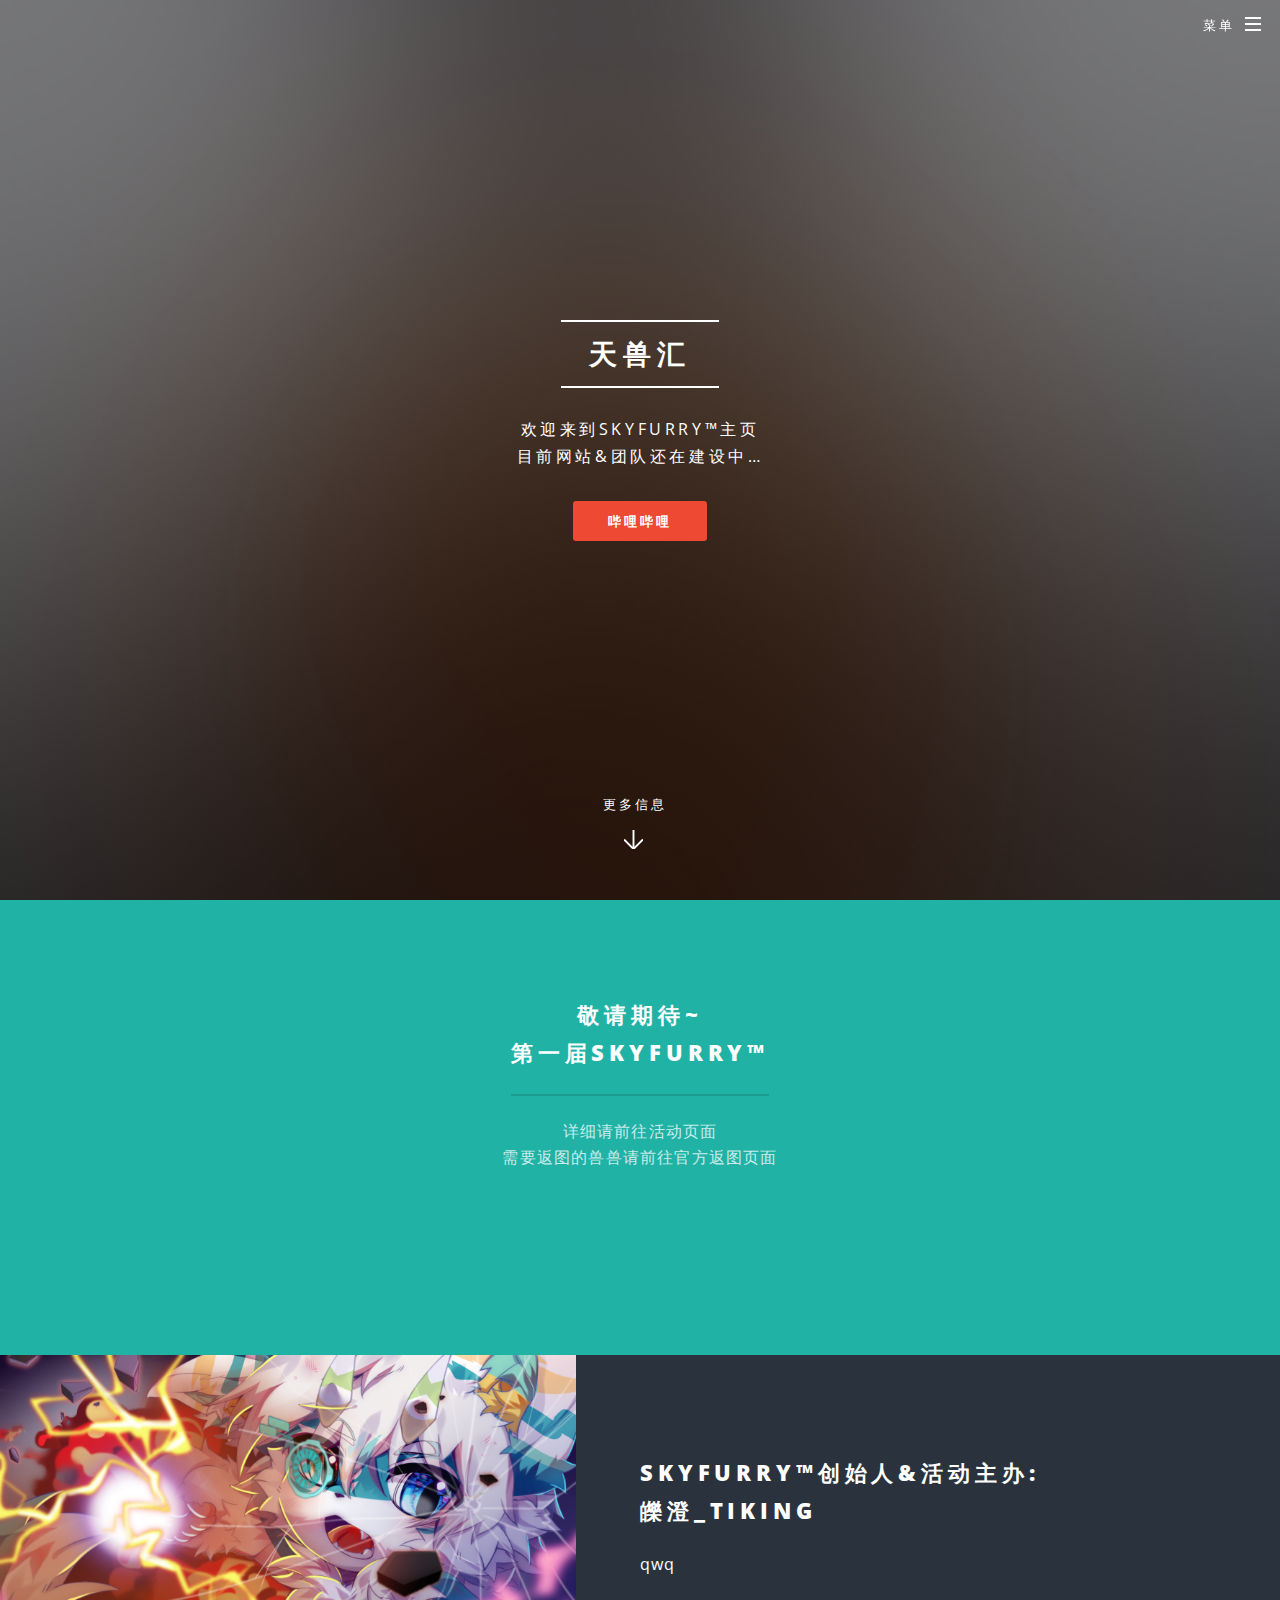
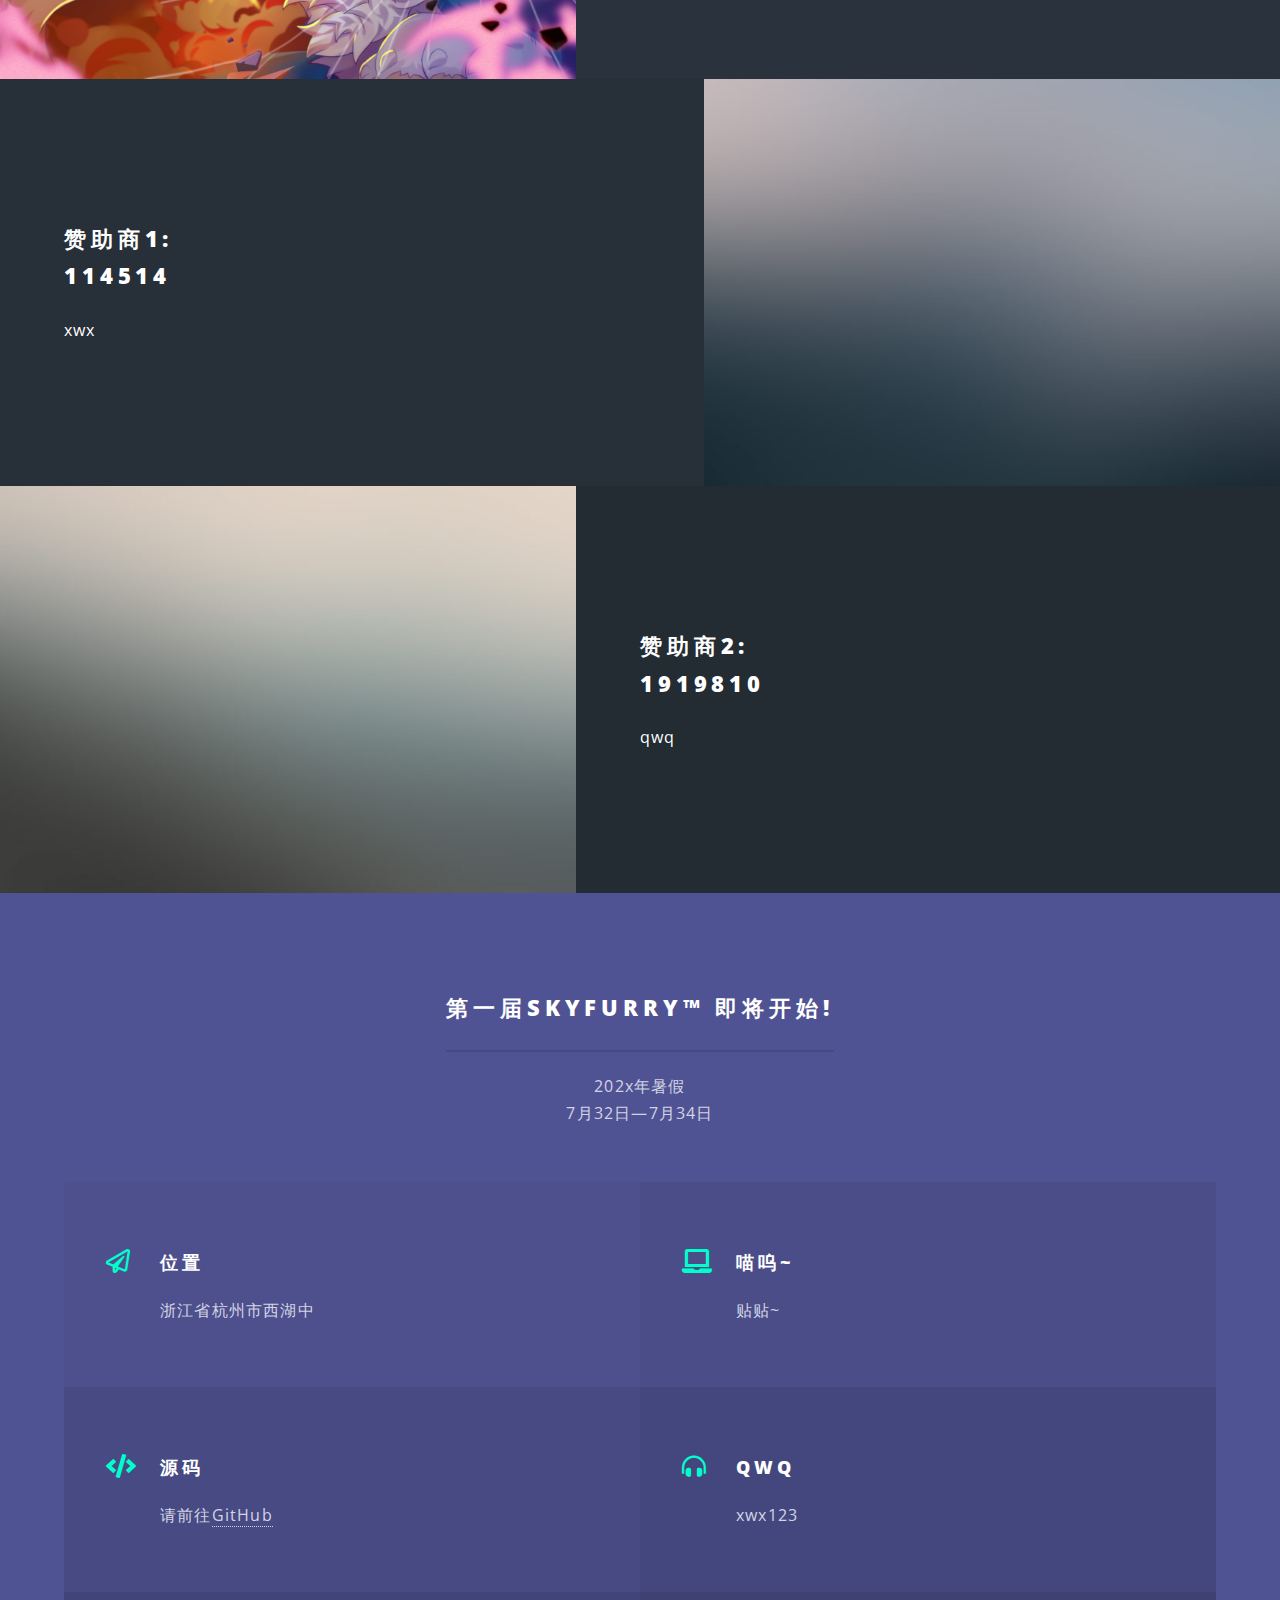
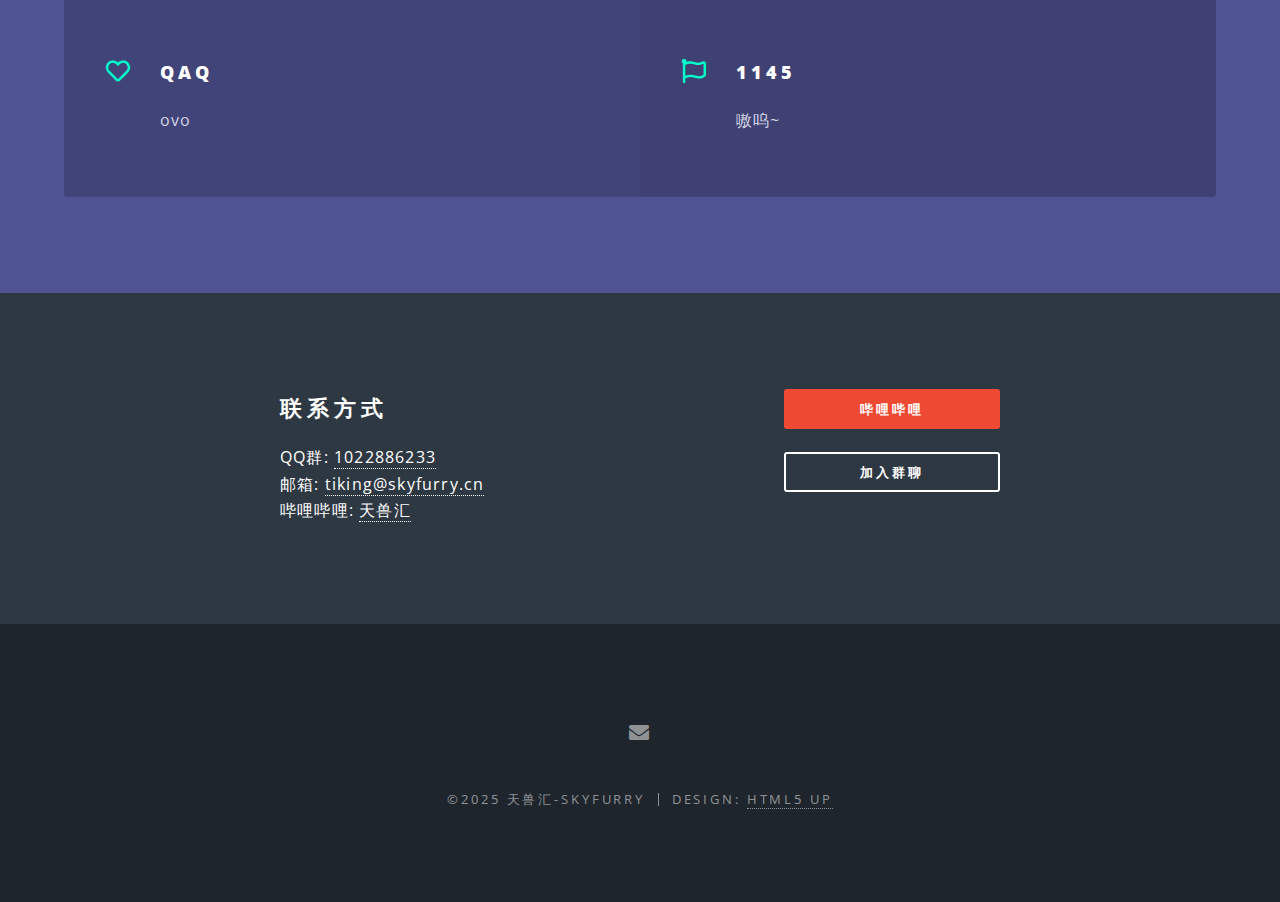
==== index.html @ ba23d1d7 "Update" ====
<!DOCTYPE HTML>
<!--
	Spectral by HTML5 UP
	html5up.net | @ajlkn
	Free for personal and commercial use under the CCA 3.0 license (html5up.net/license)
-->
<html>
	<head>
		<title>天兽汇 | SkyFurry™</title>
		<meta charset="utf-8" />
		<meta name="viewport" content="width=device-width, initial-scale=1, user-scalable=no" />
		<link rel="stylesheet" href="assets/css/main.css" />
		<noscript><link rel="stylesheet" href="assets/css/noscript.css" /></noscript>
	</head>
	<body class="landing is-preload">

		<!-- Page Wrapper -->
			<div id="page-wrapper">

				<!-- Header -->
					<header id="header" class="alt">
						<h1><a href="index.html">SkyFurry™</a></h1>
						<nav id="nav">
							<ul>
								<li class="special">
									<a href="#menu" class="menuToggle"><span>菜单</span></a>
									<div id="menu">
										<ul>
											<li><a href="index.html">主页</a></li>
											<li><a href="events.html">活动</a></li>
											<li><a href="/photo">官方返图</a></li>
											<li><a href="#">关于我们</a></li>
										</ul>
									</div>
								</li>
							</ul>
						</nav>
					</header>

				<!-- Banner -->
					<section id="banner">
						<div class="inner">
							<h2>天兽汇</h2>
							<p>欢迎来到SkyFurry™主页<br />
							目前网站&团队还在建设中…<br /></p>
							<ul class="actions special">
								<li><a href="https://space.bilibili.com/3546838955198492" class="button primary">哔哩哔哩</a></li>
							</ul>
						</div>
						<a href="#one" class="more scrolly">更多信息</a>
					</section>

				<!-- One -->
					<section id="one" class="wrapper style1 special">
						<div class="inner">
							<header class="major">
								<h2>敬请期待~<br />
									第一届SkyFurry™</h2>
								<p>详细请前往活动页面<br />
								需要返图的兽兽请前往官方返图页面</p>
							</header>
							<ul class="icons major">
							</ul>
						</div>
					</section>

				<!-- Two -->
					<section id="two" class="wrapper alt style2">
						<section class="spotlight">
							<div class="image"><img src="images/lc_tik.png" alt="" /></div><div class="content">
								<h2>SkyFurry™创始人&活动主办:<br />
								皪澄_Tiking</h2>
								<p>qwq</p>
							</div>
						</section>
						<section class="spotlight">
							<div class="image"><img src="images/pic02.jpg" alt="" /></div><div class="content">
								<h2>赞助商1:<br />
								114514</h2>
								<p>xwx</p>
							</div>
						</section>
						<section class="spotlight">
							<div class="image"><img src="images/pic03.jpg" alt="" /></div><div class="content">
								<h2>赞助商2:<br />
								1919810</h2>
								<p>qwq</p>
							</div>
						</section>
					</section>

				<!-- Three -->
					<section id="three" class="wrapper style3 special">
						<div class="inner">
							<header class="major">
								<h2>第一届SkyFurry™ 即将开始!</h2>
								<p>202x年暑假<br />
								7月32日—7月34日</p>
							</header>
							<ul class="features">
								<li class="icon fa-paper-plane">
									<h3>位置</h3>
									<p>浙江省杭州市西湖中</p>
								</li>
								<li class="icon solid fa-laptop">
									<h3>喵呜~</h3>
									<p>贴贴~</p>
								</li>
								<li class="icon solid fa-code">
									<h3>源码</h3>
									<p>请前往<a href="https://github.com/Tiking-owo">GitHub</a></p>
								</li>
								<li class="icon solid fa-headphones-alt">
									<h3>qwq</h3>
									<p>xwx123</p>
								</li>
								<li class="icon fa-heart">
									<h3>QAQ</h3>
									<p>ovo</p>
								</li>
								<li class="icon fa-flag">
									<h3>1145</h3>
									<p>嗷呜~</p>
								</li>
							</ul>
						</div>
					</section>

				<!-- CTA -->
					<section id="cta" class="wrapper style4">
						<div class="inner">
							<header>
								<h2>联系方式</h2>
								<p>QQ群: <a href="https://qm.qq.com/q/Zg3PQ7u0gu">1022886233</a><br />
							       邮箱: <a href="mailto:tiking@skyfurry.cn">tiking@skyfurry.cn</a><br />
								   哔哩哔哩: <a href="https://space.bilibili.com/3546838955198492">天兽汇</a><br /></p>
							</header>
							<ul class="actions stacked">
								<li><a href="https://space.bilibili.com/3546838955198492" class="button fit primary">哔哩哔哩</a></li>
								<li><a href="https://qm.qq.com/q/Zg3PQ7u0gu" class="button fit">加入群聊</a></li>
							</ul>
						</div>
					</section>

				<!-- Footer -->
					<footer id="footer">
						<ul class="icons">
							<li><a href="mailto:tiking@skyfurry.cn" class="icon solid fa-envelope"><span class="label">Email</span></a></li>
						</ul>
						<ul class="copyright">
							<li>&copy;2025 天兽汇-SkyFurry</li><li>Design: <a href="http://html5up.net">HTML5 UP</a></li>
						</ul>
					</footer>

			</div>

		<!-- Scripts -->
			<script src="assets/js/jquery.min.js"></script>
			<script src="assets/js/jquery.scrollex.min.js"></script>
			<script src="assets/js/jquery.scrolly.min.js"></script>
			<script src="assets/js/browser.min.js"></script>
			<script src="assets/js/breakpoints.min.js"></script>
			<script src="assets/js/util.js"></script>
			<script src="assets/js/main.js"></script>

	</body>
</html>
---- assets/css/main.css ----
@import url(fontawesome-all.min.css);
@import url("https://fonts.googleapis.com/css?family=Open+Sans:400,400italic,600,600italic,800,800italic");

/*
	Spectral by HTML5 UP
	html5up.net | @ajlkn
	Free for personal and commercial use under the CCA 3.0 license (html5up.net/license)
*/

html, body, div, span, applet, object,
iframe, h1, h2, h3, h4, h5, h6, p, blockquote,
pre, a, abbr, acronym, address, big, cite,
code, del, dfn, em, img, ins, kbd, q, s, samp,
small, strike, strong, sub, sup, tt, var, b,
u, i, center, dl, dt, dd, ol, ul, li, fieldset,
form, label, legend, table, caption, tbody,
tfoot, thead, tr, th, td, article, aside,
canvas, details, embed, figure, figcaption,
footer, header, hgroup, menu, nav, output, ruby,
section, summary, time, mark, audio, video {
	margin: 0;
	padding: 0;
	border: 0;
	font-size: 100%;
	font: inherit;
	vertical-align: baseline;}

article, aside, details, figcaption, figure,
footer, header, hgroup, menu, nav, section {
	display: block;}

body {
	line-height: 1;
}

ol, ul {
	list-style: none;
}

blockquote, q {
	quotes: none;
}

	blockquote:before, blockquote:after, q:before, q:after {
		content: '';
		content: none;
	}

table {
	border-collapse: collapse;
	border-spacing: 0;
}

body {
	-webkit-text-size-adjust: none;
}

mark {
	background-color: transparent;
	color: inherit;
}

input::-moz-focus-inner {
	border: 0;
	padding: 0;
}

input, select, textarea {
	-moz-appearance: none;
	-webkit-appearance: none;
	-ms-appearance: none;
	appearance: none;
}

/* Basic */

	@-ms-viewport {
		width: device-width;
	}

	html {
		box-sizing: border-box;
	}

	*, *:before, *:after {
		box-sizing: inherit;
	}

	body {
		background: #2e3842;
	}

		body.is-preload *, body.is-preload *:before, body.is-preload *:after {
			-moz-animation: none !important;
			-webkit-animation: none !important;
			-ms-animation: none !important;
			animation: none !important;
			-moz-transition: none !important;
			-webkit-transition: none !important;
			-ms-transition: none !important;
			transition: none !important;
		}

	body, input, select, textarea {
		color: #fff;
		font-family: "Open Sans", Helvetica, sans-serif;
		font-size: 15pt;
		font-weight: 400;
		letter-spacing: 0.075em;
		line-height: 1.65em;
	}

		@media screen and (max-width: 1680px) {

			body, input, select, textarea {
				font-size: 13pt;
			}

		}

		@media screen and (max-width: 1280px) {

			body, input, select, textarea {
				font-size: 12pt;
			}

		}

		@media screen and (max-width: 736px) {

			body, input, select, textarea {
				font-size: 11pt;
				letter-spacing: 0.0375em;
			}

		}

	a {
		-moz-transition: color 0.2s ease, border-bottom-color 0.2s ease;
		-webkit-transition: color 0.2s ease, border-bottom-color 0.2s ease;
		-ms-transition: color 0.2s ease, border-bottom-color 0.2s ease;
		transition: color 0.2s ease, border-bottom-color 0.2s ease;
		border-bottom: dotted 1px;
		color: inherit;
		text-decoration: none;
	}

		a:hover {
			border-bottom-color: transparent;
		}

	strong, b {
		color: #fff;
		font-weight: 600;
	}

	em, i {
		font-style: italic;
	}

	p {
		margin: 0 0 2em 0;
	}

	h1, h2, h3, h4, h5, h6 {
		color: #fff;
		font-weight: 800;
		letter-spacing: 0.225em;
		line-height: 1em;
		margin: 0 0 1em 0;
		text-transform: uppercase;
	}

		h1 a, h2 a, h3 a, h4 a, h5 a, h6 a {
			color: inherit;
			text-decoration: none;
		}

	h2 {
		font-size: 1.35em;
		line-height: 1.75em;
	}

		@media screen and (max-width: 736px) {

			h2 {
				font-size: 1.1em;
				line-height: 1.65em;
			}

		}

	h3 {
		font-size: 1.15em;
		line-height: 1.75em;
	}

		@media screen and (max-width: 736px) {

			h3 {
				font-size: 1em;
				line-height: 1.65em;
			}

		}

	h4 {
		font-size: 1em;
		line-height: 1.5em;
	}

	h5 {
		font-size: 0.8em;
		line-height: 1.5em;
	}

	h6 {
		font-size: 0.7em;
		line-height: 1.5em;
	}

	sub {
		font-size: 0.8em;
		position: relative;
		top: 0.5em;
	}

	sup {
		font-size: 0.8em;
		position: relative;
		top: -0.5em;
	}

	hr {
		border: 0;
		border-bottom: solid 2px #fff;
		margin: 3em 0;
	}

		hr.major {
			margin: 4.5em 0;
		}

	blockquote {
		border-left: solid 4px #fff;
		font-style: italic;
		margin: 0 0 2em 0;
		padding: 0.5em 0 0.5em 2em;
	}

	code {
		background: rgba(144, 144, 144, 0.25);
		border-radius: 3px;
		font-family: "Courier New", monospace;
		font-size: 0.9em;
		letter-spacing: 0;
		margin: 0 0.25em;
		padding: 0.25em 0.65em;
	}

	pre {
		-webkit-overflow-scrolling: touch;
		font-family: "Courier New", monospace;
		font-size: 0.9em;
		margin: 0 0 2em 0;
	}

		pre code {
			display: block;
			line-height: 1.75em;
			padding: 1em 1.5em;
			overflow-x: auto;
		}

	.align-left {
		text-align: left;
	}

	.align-center {
		text-align: center;
	}

	.align-right {
		text-align: right;
	}

/* Row */

	.row {
		display: flex;
		flex-wrap: wrap;
		box-sizing: border-box;
		align-items: stretch;
	}

		.row > * {
			box-sizing: border-box;
		}

		.row.gtr-uniform > * > :last-child {
			margin-bottom: 0;
		}

		.row.aln-left {
			justify-content: flex-start;
		}

		.row.aln-center {
			justify-content: center;
		}

		.row.aln-right {
			justify-content: flex-end;
		}

		.row.aln-top {
			align-items: flex-start;
		}

		.row.aln-middle {
			align-items: center;
		}

		.row.aln-bottom {
			align-items: flex-end;
		}

		.row > .imp {
			order: -1;
		}

		.row > .col-1 {
			width: 8.33333%;
		}

		.row > .off-1 {
			margin-left: 8.33333%;
		}

		.row > .col-2 {
			width: 16.66667%;
		}

		.row > .off-2 {
			margin-left: 16.66667%;
		}

		.row > .col-3 {
			width: 25%;
		}

		.row > .off-3 {
			margin-left: 25%;
		}

		.row > .col-4 {
			width: 33.33333%;
		}

		.row > .off-4 {
			margin-left: 33.33333%;
		}

		.row > .col-5 {
			width: 41.66667%;
		}

		.row > .off-5 {
			margin-left: 41.66667%;
		}

		.row > .col-6 {
			width: 50%;
		}

		.row > .off-6 {
			margin-left: 50%;
		}

		.row > .col-7 {
			width: 58.33333%;
		}

		.row > .off-7 {
			margin-left: 58.33333%;
		}

		.row > .col-8 {
			width: 66.66667%;
		}

		.row > .off-8 {
			margin-left: 66.66667%;
		}

		.row > .col-9 {
			width: 75%;
		}

		.row > .off-9 {
			margin-left: 75%;
		}

		.row > .col-10 {
			width: 83.33333%;
		}

		.row > .off-10 {
			margin-left: 83.33333%;
		}

		.row > .col-11 {
			width: 91.66667%;
		}

		.row > .off-11 {
			margin-left: 91.66667%;
		}

		.row > .col-12 {
			width: 100%;
		}

		.row > .off-12 {
			margin-left: 100%;
		}

		.row.gtr-0 {
			margin-top: 0;
			margin-left: 0em;
		}

			.row.gtr-0 > * {
				padding: 0 0 0 0em;
			}

			.row.gtr-0.gtr-uniform {
				margin-top: 0em;
			}

				.row.gtr-0.gtr-uniform > * {
					padding-top: 0em;
				}

		.row.gtr-25 {
			margin-top: 0;
			margin-left: -0.375em;
		}

			.row.gtr-25 > * {
				padding: 0 0 0 0.375em;
			}

			.row.gtr-25.gtr-uniform {
				margin-top: -0.375em;
			}

				.row.gtr-25.gtr-uniform > * {
					padding-top: 0.375em;
				}

		.row.gtr-50 {
			margin-top: 0;
			margin-left: -0.75em;
		}

			.row.gtr-50 > * {
				padding: 0 0 0 0.75em;
			}

			.row.gtr-50.gtr-uniform {
				margin-top: -0.75em;
			}

				.row.gtr-50.gtr-uniform > * {
					padding-top: 0.75em;
				}

		.row {
			margin-top: 0;
			margin-left: -1.5em;
		}

			.row > * {
				padding: 0 0 0 1.5em;
			}

			.row.gtr-uniform {
				margin-top: -1.5em;
			}

				.row.gtr-uniform > * {
					padding-top: 1.5em;
				}

		.row.gtr-150 {
			margin-top: 0;
			margin-left: -2.25em;
		}

			.row.gtr-150 > * {
				padding: 0 0 0 2.25em;
			}

			.row.gtr-150.gtr-uniform {
				margin-top: -2.25em;
			}

				.row.gtr-150.gtr-uniform > * {
					padding-top: 2.25em;
				}

		.row.gtr-200 {
			margin-top: 0;
			margin-left: -3em;
		}

			.row.gtr-200 > * {
				padding: 0 0 0 3em;
			}

			.row.gtr-200.gtr-uniform {
				margin-top: -3em;
			}

				.row.gtr-200.gtr-uniform > * {
					padding-top: 3em;
				}

		@media screen and (max-width: 1680px) {

			.row {
				display: flex;
				flex-wrap: wrap;
				box-sizing: border-box;
				align-items: stretch;
			}

				.row > * {
					box-sizing: border-box;
				}

				.row.gtr-uniform > * > :last-child {
					margin-bottom: 0;
				}

				.row.aln-left {
					justify-content: flex-start;
				}

				.row.aln-center {
					justify-content: center;
				}

				.row.aln-right {
					justify-content: flex-end;
				}

				.row.aln-top {
					align-items: flex-start;
				}

				.row.aln-middle {
					align-items: center;
				}

				.row.aln-bottom {
					align-items: flex-end;
				}

				.row > .imp-xlarge {
					order: -1;
				}

				.row > .col-1-xlarge {
					width: 8.33333%;
				}

				.row > .off-1-xlarge {
					margin-left: 8.33333%;
				}

				.row > .col-2-xlarge {
					width: 16.66667%;
				}

				.row > .off-2-xlarge {
					margin-left: 16.66667%;
				}

				.row > .col-3-xlarge {
					width: 25%;
				}

				.row > .off-3-xlarge {
					margin-left: 25%;
				}

				.row > .col-4-xlarge {
					width: 33.33333%;
				}

				.row > .off-4-xlarge {
					margin-left: 33.33333%;
				}

				.row > .col-5-xlarge {
					width: 41.66667%;
				}

				.row > .off-5-xlarge {
					margin-left: 41.66667%;
				}

				.row > .col-6-xlarge {
					width: 50%;
				}

				.row > .off-6-xlarge {
					margin-left: 50%;
				}

				.row > .col-7-xlarge {
					width: 58.33333%;
				}

				.row > .off-7-xlarge {
					margin-left: 58.33333%;
				}

				.row > .col-8-xlarge {
					width: 66.66667%;
				}

				.row > .off-8-xlarge {
					margin-left: 66.66667%;
				}

				.row > .col-9-xlarge {
					width: 75%;
				}

				.row > .off-9-xlarge {
					margin-left: 75%;
				}

				.row > .col-10-xlarge {
					width: 83.33333%;
				}

				.row > .off-10-xlarge {
					margin-left: 83.33333%;
				}

				.row > .col-11-xlarge {
					width: 91.66667%;
				}

				.row > .off-11-xlarge {
					margin-left: 91.66667%;
				}

				.row > .col-12-xlarge {
					width: 100%;
				}

				.row > .off-12-xlarge {
					margin-left: 100%;
				}

				.row.gtr-0 {
					margin-top: 0;
					margin-left: 0em;
				}

					.row.gtr-0 > * {
						padding: 0 0 0 0em;
					}

					.row.gtr-0.gtr-uniform {
						margin-top: 0em;
					}

						.row.gtr-0.gtr-uniform > * {
							padding-top: 0em;
						}

				.row.gtr-25 {
					margin-top: 0;
					margin-left: -0.375em;
				}

					.row.gtr-25 > * {
						padding: 0 0 0 0.375em;
					}

					.row.gtr-25.gtr-uniform {
						margin-top: -0.375em;
					}

						.row.gtr-25.gtr-uniform > * {
							padding-top: 0.375em;
						}

				.row.gtr-50 {
					margin-top: 0;
					margin-left: -0.75em;
				}

					.row.gtr-50 > * {
						padding: 0 0 0 0.75em;
					}

					.row.gtr-50.gtr-uniform {
						margin-top: -0.75em;
					}

						.row.gtr-50.gtr-uniform > * {
							padding-top: 0.75em;
						}

				.row {
					margin-top: 0;
					margin-left: -1.5em;
				}

					.row > * {
						padding: 0 0 0 1.5em;
					}

					.row.gtr-uniform {
						margin-top: -1.5em;
					}

						.row.gtr-uniform > * {
							padding-top: 1.5em;
						}

				.row.gtr-150 {
					margin-top: 0;
					margin-left: -2.25em;
				}

					.row.gtr-150 > * {
						padding: 0 0 0 2.25em;
					}

					.row.gtr-150.gtr-uniform {
						margin-top: -2.25em;
					}

						.row.gtr-150.gtr-uniform > * {
							padding-top: 2.25em;
						}

				.row.gtr-200 {
					margin-top: 0;
					margin-left: -3em;
				}

					.row.gtr-200 > * {
						padding: 0 0 0 3em;
					}

					.row.gtr-200.gtr-uniform {
						margin-top: -3em;
					}

						.row.gtr-200.gtr-uniform > * {
							padding-top: 3em;
						}

		}

		@media screen and (max-width: 1280px) {

			.row {
				display: flex;
				flex-wrap: wrap;
				box-sizing: border-box;
				align-items: stretch;
			}

				.row > * {
					box-sizing: border-box;
				}

				.row.gtr-uniform > * > :last-child {
					margin-bottom: 0;
				}

				.row.aln-left {
					justify-content: flex-start;
				}

				.row.aln-center {
					justify-content: center;
				}

				.row.aln-right {
					justify-content: flex-end;
				}

				.row.aln-top {
					align-items: flex-start;
				}

				.row.aln-middle {
					align-items: center;
				}

				.row.aln-bottom {
					align-items: flex-end;
				}

				.row > .imp-large {
					order: -1;
				}

				.row > .col-1-large {
					width: 8.33333%;
				}

				.row > .off-1-large {
					margin-left: 8.33333%;
				}

				.row > .col-2-large {
					width: 16.66667%;
				}

				.row > .off-2-large {
					margin-left: 16.66667%;
				}

				.row > .col-3-large {
					width: 25%;
				}

				.row > .off-3-large {
					margin-left: 25%;
				}

				.row > .col-4-large {
					width: 33.33333%;
				}

				.row > .off-4-large {
					margin-left: 33.33333%;
				}

				.row > .col-5-large {
					width: 41.66667%;
				}

				.row > .off-5-large {
					margin-left: 41.66667%;
				}

				.row > .col-6-large {
					width: 50%;
				}

				.row > .off-6-large {
					margin-left: 50%;
				}

				.row > .col-7-large {
					width: 58.33333%;
				}

				.row > .off-7-large {
					margin-left: 58.33333%;
				}

				.row > .col-8-large {
					width: 66.66667%;
				}

				.row > .off-8-large {
					margin-left: 66.66667%;
				}

				.row > .col-9-large {
					width: 75%;
				}

				.row > .off-9-large {
					margin-left: 75%;
				}

				.row > .col-10-large {
					width: 83.33333%;
				}

				.row > .off-10-large {
					margin-left: 83.33333%;
				}

				.row > .col-11-large {
					width: 91.66667%;
				}

				.row > .off-11-large {
					margin-left: 91.66667%;
				}

				.row > .col-12-large {
					width: 100%;
				}

				.row > .off-12-large {
					margin-left: 100%;
				}

				.row.gtr-0 {
					margin-top: 0;
					margin-left: 0em;
				}

					.row.gtr-0 > * {
						padding: 0 0 0 0em;
					}

					.row.gtr-0.gtr-uniform {
						margin-top: 0em;
					}

						.row.gtr-0.gtr-uniform > * {
							padding-top: 0em;
						}

				.row.gtr-25 {
					margin-top: 0;
					margin-left: -0.375em;
				}

					.row.gtr-25 > * {
						padding: 0 0 0 0.375em;
					}

					.row.gtr-25.gtr-uniform {
						margin-top: -0.375em;
					}

						.row.gtr-25.gtr-uniform > * {
							padding-top: 0.375em;
						}

				.row.gtr-50 {
					margin-top: 0;
					margin-left: -0.75em;
				}

					.row.gtr-50 > * {
						padding: 0 0 0 0.75em;
					}

					.row.gtr-50.gtr-uniform {
						margin-top: -0.75em;
					}

						.row.gtr-50.gtr-uniform > * {
							padding-top: 0.75em;
						}

				.row {
					margin-top: 0;
					margin-left: -1.5em;
				}

					.row > * {
						padding: 0 0 0 1.5em;
					}

					.row.gtr-uniform {
						margin-top: -1.5em;
					}

						.row.gtr-uniform > * {
							padding-top: 1.5em;
						}

				.row.gtr-150 {
					margin-top: 0;
					margin-left: -2.25em;
				}

					.row.gtr-150 > * {
						padding: 0 0 0 2.25em;
					}

					.row.gtr-150.gtr-uniform {
						margin-top: -2.25em;
					}

						.row.gtr-150.gtr-uniform > * {
							padding-top: 2.25em;
						}

				.row.gtr-200 {
					margin-top: 0;
					margin-left: -3em;
				}

					.row.gtr-200 > * {
						padding: 0 0 0 3em;
					}

					.row.gtr-200.gtr-uniform {
						margin-top: -3em;
					}

						.row.gtr-200.gtr-uniform > * {
							padding-top: 3em;
						}

		}

		@media screen and (max-width: 980px) {

			.row {
				display: flex;
				flex-wrap: wrap;
				box-sizing: border-box;
				align-items: stretch;
			}

				.row > * {
					box-sizing: border-box;
				}

				.row.gtr-uniform > * > :last-child {
					margin-bottom: 0;
				}

				.row.aln-left {
					justify-content: flex-start;
				}

				.row.aln-center {
					justify-content: center;
				}

				.row.aln-right {
					justify-content: flex-end;
				}

				.row.aln-top {
					align-items: flex-start;
				}

				.row.aln-middle {
					align-items: center;
				}

				.row.aln-bottom {
					align-items: flex-end;
				}

				.row > .imp-medium {
					order: -1;
				}

				.row > .col-1-medium {
					width: 8.33333%;
				}

				.row > .off-1-medium {
					margin-left: 8.33333%;
				}

				.row > .col-2-medium {
					width: 16.66667%;
				}

				.row > .off-2-medium {
					margin-left: 16.66667%;
				}

				.row > .col-3-medium {
					width: 25%;
				}

				.row > .off-3-medium {
					margin-left: 25%;
				}

				.row > .col-4-medium {
					width: 33.33333%;
				}

				.row > .off-4-medium {
					margin-left: 33.33333%;
				}

				.row > .col-5-medium {
					width: 41.66667%;
				}

				.row > .off-5-medium {
					margin-left: 41.66667%;
				}

				.row > .col-6-medium {
					width: 50%;
				}

				.row > .off-6-medium {
					margin-left: 50%;
				}

				.row > .col-7-medium {
					width: 58.33333%;
				}

				.row > .off-7-medium {
					margin-left: 58.33333%;
				}

				.row > .col-8-medium {
					width: 66.66667%;
				}

				.row > .off-8-medium {
					margin-left: 66.66667%;
				}

				.row > .col-9-medium {
					width: 75%;
				}

				.row > .off-9-medium {
					margin-left: 75%;
				}

				.row > .col-10-medium {
					width: 83.33333%;
				}

				.row > .off-10-medium {
					margin-left: 83.33333%;
				}

				.row > .col-11-medium {
					width: 91.66667%;
				}

				.row > .off-11-medium {
					margin-left: 91.66667%;
				}

				.row > .col-12-medium {
					width: 100%;
				}

				.row > .off-12-medium {
					margin-left: 100%;
				}

				.row.gtr-0 {
					margin-top: 0;
					margin-left: 0em;
				}

					.row.gtr-0 > * {
						padding: 0 0 0 0em;
					}

					.row.gtr-0.gtr-uniform {
						margin-top: 0em;
					}

						.row.gtr-0.gtr-uniform > * {
							padding-top: 0em;
						}

				.row.gtr-25 {
					margin-top: 0;
					margin-left: -0.375em;
				}

					.row.gtr-25 > * {
						padding: 0 0 0 0.375em;
					}

					.row.gtr-25.gtr-uniform {
						margin-top: -0.375em;
					}

						.row.gtr-25.gtr-uniform > * {
							padding-top: 0.375em;
						}

				.row.gtr-50 {
					margin-top: 0;
					margin-left: -0.75em;
				}

					.row.gtr-50 > * {
						padding: 0 0 0 0.75em;
					}

					.row.gtr-50.gtr-uniform {
						margin-top: -0.75em;
					}

						.row.gtr-50.gtr-uniform > * {
							padding-top: 0.75em;
						}

				.row {
					margin-top: 0;
					margin-left: -1.5em;
				}

					.row > * {
						padding: 0 0 0 1.5em;
					}

					.row.gtr-uniform {
						margin-top: -1.5em;
					}

						.row.gtr-uniform > * {
							padding-top: 1.5em;
						}

				.row.gtr-150 {
					margin-top: 0;
					margin-left: -2.25em;
				}

					.row.gtr-150 > * {
						padding: 0 0 0 2.25em;
					}

					.row.gtr-150.gtr-uniform {
						margin-top: -2.25em;
					}

						.row.gtr-150.gtr-uniform > * {
							padding-top: 2.25em;
						}

				.row.gtr-200 {
					margin-top: 0;
					margin-left: -3em;
				}

					.row.gtr-200 > * {
						padding: 0 0 0 3em;
					}

					.row.gtr-200.gtr-uniform {
						margin-top: -3em;
					}

						.row.gtr-200.gtr-uniform > * {
							padding-top: 3em;
						}

		}

		@media screen and (max-width: 736px) {

			.row {
				display: flex;
				flex-wrap: wrap;
				box-sizing: border-box;
				align-items: stretch;
			}

				.row > * {
					box-sizing: border-box;
				}

				.row.gtr-uniform > * > :last-child {
					margin-bottom: 0;
				}

				.row.aln-left {
					justify-content: flex-start;
				}

				.row.aln-center {
					justify-content: center;
				}

				.row.aln-right {
					justify-content: flex-end;
				}

				.row.aln-top {
					align-items: flex-start;
				}

				.row.aln-middle {
					align-items: center;
				}

				.row.aln-bottom {
					align-items: flex-end;
				}

				.row > .imp-small {
					order: -1;
				}

				.row > .col-1-small {
					width: 8.33333%;
				}

				.row > .off-1-small {
					margin-left: 8.33333%;
				}

				.row > .col-2-small {
					width: 16.66667%;
				}

				.row > .off-2-small {
					margin-left: 16.66667%;
				}

				.row > .col-3-small {
					width: 25%;
				}

				.row > .off-3-small {
					margin-left: 25%;
				}

				.row > .col-4-small {
					width: 33.33333%;
				}

				.row > .off-4-small {
					margin-left: 33.33333%;
				}

				.row > .col-5-small {
					width: 41.66667%;
				}

				.row > .off-5-small {
					margin-left: 41.66667%;
				}

				.row > .col-6-small {
					width: 50%;
				}

				.row > .off-6-small {
					margin-left: 50%;
				}

				.row > .col-7-small {
					width: 58.33333%;
				}

				.row > .off-7-small {
					margin-left: 58.33333%;
				}

				.row > .col-8-small {
					width: 66.66667%;
				}

				.row > .off-8-small {
					margin-left: 66.66667%;
				}

				.row > .col-9-small {
					width: 75%;
				}

				.row > .off-9-small {
					margin-left: 75%;
				}

				.row > .col-10-small {
					width: 83.33333%;
				}

				.row > .off-10-small {
					margin-left: 83.33333%;
				}

				.row > .col-11-small {
					width: 91.66667%;
				}

				.row > .off-11-small {
					margin-left: 91.66667%;
				}

				.row > .col-12-small {
					width: 100%;
				}

				.row > .off-12-small {
					margin-left: 100%;
				}

				.row.gtr-0 {
					margin-top: 0;
					margin-left: 0em;
				}

					.row.gtr-0 > * {
						padding: 0 0 0 0em;
					}

					.row.gtr-0.gtr-uniform {
						margin-top: 0em;
					}

						.row.gtr-0.gtr-uniform > * {
							padding-top: 0em;
						}

				.row.gtr-25 {
					margin-top: 0;
					margin-left: -0.375em;
				}

					.row.gtr-25 > * {
						padding: 0 0 0 0.375em;
					}

					.row.gtr-25.gtr-uniform {
						margin-top: -0.375em;
					}

						.row.gtr-25.gtr-uniform > * {
							padding-top: 0.375em;
						}

				.row.gtr-50 {
					margin-top: 0;
					margin-left: -0.75em;
				}

					.row.gtr-50 > * {
						padding: 0 0 0 0.75em;
					}

					.row.gtr-50.gtr-uniform {
						margin-top: -0.75em;
					}

						.row.gtr-50.gtr-uniform > * {
							padding-top: 0.75em;
						}

				.row {
					margin-top: 0;
					margin-left: -1.5em;
				}

					.row > * {
						padding: 0 0 0 1.5em;
					}

					.row.gtr-uniform {
						margin-top: -1.5em;
					}

						.row.gtr-uniform > * {
							padding-top: 1.5em;
						}

				.row.gtr-150 {
					margin-top: 0;
					margin-left: -2.25em;
				}

					.row.gtr-150 > * {
						padding: 0 0 0 2.25em;
					}

					.row.gtr-150.gtr-uniform {
						margin-top: -2.25em;
					}

						.row.gtr-150.gtr-uniform > * {
							padding-top: 2.25em;
						}

				.row.gtr-200 {
					margin-top: 0;
					margin-left: -3em;
				}

					.row.gtr-200 > * {
						padding: 0 0 0 3em;
					}

					.row.gtr-200.gtr-uniform {
						margin-top: -3em;
					}

						.row.gtr-200.gtr-uniform > * {
							padding-top: 3em;
						}

		}

		@media screen and (max-width: 480px) {

			.row {
				display: flex;
				flex-wrap: wrap;
				box-sizing: border-box;
				align-items: stretch;
			}

				.row > * {
					box-sizing: border-box;
				}

				.row.gtr-uniform > * > :last-child {
					margin-bottom: 0;
				}

				.row.aln-left {
					justify-content: flex-start;
				}

				.row.aln-center {
					justify-content: center;
				}

				.row.aln-right {
					justify-content: flex-end;
				}

				.row.aln-top {
					align-items: flex-start;
				}

				.row.aln-middle {
					align-items: center;
				}

				.row.aln-bottom {
					align-items: flex-end;
				}

				.row > .imp-xsmall {
					order: -1;
				}

				.row > .col-1-xsmall {
					width: 8.33333%;
				}

				.row > .off-1-xsmall {
					margin-left: 8.33333%;
				}

				.row > .col-2-xsmall {
					width: 16.66667%;
				}

				.row > .off-2-xsmall {
					margin-left: 16.66667%;
				}

				.row > .col-3-xsmall {
					width: 25%;
				}

				.row > .off-3-xsmall {
					margin-left: 25%;
				}

				.row > .col-4-xsmall {
					width: 33.33333%;
				}

				.row > .off-4-xsmall {
					margin-left: 33.33333%;
				}

				.row > .col-5-xsmall {
					width: 41.66667%;
				}

				.row > .off-5-xsmall {
					margin-left: 41.66667%;
				}

				.row > .col-6-xsmall {
					width: 50%;
				}

				.row > .off-6-xsmall {
					margin-left: 50%;
				}

				.row > .col-7-xsmall {
					width: 58.33333%;
				}

				.row > .off-7-xsmall {
					margin-left: 58.33333%;
				}

				.row > .col-8-xsmall {
					width: 66.66667%;
				}

				.row > .off-8-xsmall {
					margin-left: 66.66667%;
				}

				.row > .col-9-xsmall {
					width: 75%;
				}

				.row > .off-9-xsmall {
					margin-left: 75%;
				}

				.row > .col-10-xsmall {
					width: 83.33333%;
				}

				.row > .off-10-xsmall {
					margin-left: 83.33333%;
				}

				.row > .col-11-xsmall {
					width: 91.66667%;
				}

				.row > .off-11-xsmall {
					margin-left: 91.66667%;
				}

				.row > .col-12-xsmall {
					width: 100%;
				}

				.row > .off-12-xsmall {
					margin-left: 100%;
				}

				.row.gtr-0 {
					margin-top: 0;
					margin-left: 0em;
				}

					.row.gtr-0 > * {
						padding: 0 0 0 0em;
					}

					.row.gtr-0.gtr-uniform {
						margin-top: 0em;
					}

						.row.gtr-0.gtr-uniform > * {
							padding-top: 0em;
						}

				.row.gtr-25 {
					margin-top: 0;
					margin-left: -0.375em;
				}

					.row.gtr-25 > * {
						padding: 0 0 0 0.375em;
					}

					.row.gtr-25.gtr-uniform {
						margin-top: -0.375em;
					}

						.row.gtr-25.gtr-uniform > * {
							padding-top: 0.375em;
						}

				.row.gtr-50 {
					margin-top: 0;
					margin-left: -0.75em;
				}

					.row.gtr-50 > * {
						padding: 0 0 0 0.75em;
					}

					.row.gtr-50.gtr-uniform {
						margin-top: -0.75em;
					}

						.row.gtr-50.gtr-uniform > * {
							padding-top: 0.75em;
						}

				.row {
					margin-top: 0;
					margin-left: -1.5em;
				}

					.row > * {
						padding: 0 0 0 1.5em;
					}

					.row.gtr-uniform {
						margin-top: -1.5em;
					}

						.row.gtr-uniform > * {
							padding-top: 1.5em;
						}

				.row.gtr-150 {
					margin-top: 0;
					margin-left: -2.25em;
				}

					.row.gtr-150 > * {
						padding: 0 0 0 2.25em;
					}

					.row.gtr-150.gtr-uniform {
						margin-top: -2.25em;
					}

						.row.gtr-150.gtr-uniform > * {
							padding-top: 2.25em;
						}

				.row.gtr-200 {
					margin-top: 0;
					margin-left: -3em;
				}

					.row.gtr-200 > * {
						padding: 0 0 0 3em;
					}

					.row.gtr-200.gtr-uniform {
						margin-top: -3em;
					}

						.row.gtr-200.gtr-uniform > * {
							padding-top: 3em;
						}

		}

/* Section/Article */

	section.special, article.special {
		text-align: center;
	}

	header p {
		color: rgba(255, 255, 255, 0.5);
		position: relative;
		top: -0.25em;
	}

	header h3 + p {
		font-size: 1.1em;
	}

	header h4 + p,
	header h5 + p,
	header h6 + p {
		font-size: 0.9em;
	}

	header.major {
		margin: 0 0 3.5em 0;
	}

		header.major h2, header.major h3, header.major h4, header.major h5, header.major h6 {
			border-bottom: solid 2px #fff;
			display: inline-block;
			padding-bottom: 1em;
			position: relative;
		}

			header.major h2:after, header.major h3:after, header.major h4:after, header.major h5:after, header.major h6:after {
				content: '';
				display: block;
				height: 1px;
			}

		header.major p {
			color: #fff;
			top: 0;
		}

		@media screen and (max-width: 736px) {

			header.major {
				margin: 0 0 2em 0;
			}

		}

	@media screen and (max-width: 980px) {

		header br {
			display: none;
		}

	}

/* Form */

	form {
		margin: 0 0 2em 0;
	}

	label {
		color: #fff;
		display: block;
		font-size: 0.9em;
		font-weight: 600;
		margin: 0 0 1em 0;
	}

	input[type="text"],
	input[type="password"],
	input[type="email"],
	select,
	textarea {
		-moz-appearance: none;
		-webkit-appearance: none;
		-ms-appearance: none;
		appearance: none;
		background-color: rgba(144, 144, 144, 0.25);
		border-radius: 3px;
		border: none;
		color: inherit;
		display: block;
		outline: 0;
		padding: 0 1em;
		text-decoration: none;
		width: 100%;
	}

		input[type="text"]:invalid,
		input[type="password"]:invalid,
		input[type="email"]:invalid,
		select:invalid,
		textarea:invalid {
			box-shadow: none;
		}

		input[type="text"]:focus,
		input[type="password"]:focus,
		input[type="email"]:focus,
		select:focus,
		textarea:focus {
			box-shadow: 0 0 0 2px #21b2a6;
		}

	select {
		background-size: 1.25em;
		background-repeat: no-repeat;
		background-position: calc(100% - 1em) center;
		height: 2.75em;
		padding-right: 2.75em;
		text-overflow: ellipsis;
	}

		select:focus::-ms-value {
			background-color: transparent;
		}

		select::-ms-expand {
			display: none;
		}

	input[type="text"],
	input[type="password"],
	input[type="email"],
	select {
		height: 2.75em;
	}

	textarea {
		padding: 0.75em 1em;
	}

	input[type="checkbox"],
	input[type="radio"] {
		-moz-appearance: none;
		-webkit-appearance: none;
		-ms-appearance: none;
		appearance: none;
		display: block;
		float: left;
		margin-right: -2em;
		opacity: 0;
		width: 1em;
		z-index: -1;
	}

		input[type="checkbox"] + label,
		input[type="radio"] + label {
			text-decoration: none;
			color: #fff;
			cursor: pointer;
			display: inline-block;
			font-size: 1em;
			font-weight: 400;
			padding-left: 2.4em;
			padding-right: 0.75em;
			position: relative;
		}

			input[type="checkbox"] + label:before,
			input[type="radio"] + label:before {
				-moz-osx-font-smoothing: grayscale;
				-webkit-font-smoothing: antialiased;
				display: inline-block;
				font-style: normal;
				font-variant: normal;
				text-rendering: auto;
				line-height: 1;
				text-transform: none !important;
				font-family: 'Font Awesome 5 Free';
				font-weight: 900;
			}

			input[type="checkbox"] + label:before,
			input[type="radio"] + label:before {
				background: rgba(144, 144, 144, 0.25);
				border-radius: 3px;
				content: '';
				display: inline-block;
				font-size: 0.8em;
				height: 2.0625em;
				left: 0;
				line-height: 2.0625em;
				position: absolute;
				text-align: center;
				top: 0;
				width: 2.0625em;
			}

		input[type="checkbox"]:checked + label:before,
		input[type="radio"]:checked + label:before {
			background: #2e3842;
			color: #fff;
			content: '\f00c';
		}

		input[type="checkbox"]:focus + label:before,
		input[type="radio"]:focus + label:before {
			box-shadow: 0 0 0 2px #21b2a6;
		}

	input[type="checkbox"] + label:before {
		border-radius: 3px;
	}

	input[type="radio"] + label:before {
		border-radius: 100%;
	}

	::-webkit-input-placeholder {
		color: rgba(255, 255, 255, 0.5) !important;
		opacity: 1.0;
	}

	:-moz-placeholder {
		color: rgba(255, 255, 255, 0.5) !important;
		opacity: 1.0;
	}

	::-moz-placeholder {
		color: rgba(255, 255, 255, 0.5) !important;
		opacity: 1.0;
	}

	:-ms-input-placeholder {
		color: rgba(255, 255, 255, 0.5) !important;
		opacity: 1.0;
	}

/* Box */

	.box {
		border-radius: 3px;
		border: solid 2px #fff;
		margin-bottom: 2em;
		padding: 1.5em;
	}

		.box > :last-child,
		.box > :last-child > :last-child,
		.box > :last-child > :last-child > :last-child {
			margin-bottom: 0;
		}

		.box.alt {
			border: 0;
			border-radius: 0;
			padding: 0;
		}

/* Icon */

	.icon {
		text-decoration: none;
		border-bottom: none;
		position: relative;
	}

		.icon:before {
			-moz-osx-font-smoothing: grayscale;
			-webkit-font-smoothing: antialiased;
			display: inline-block;
			font-style: normal;
			font-variant: normal;
			text-rendering: auto;
			line-height: 1;
			text-transform: none !important;
			font-family: 'Font Awesome 5 Free';
			font-weight: 400;
		}

		.icon > .label {
			display: none;
		}

		.icon:before {
			line-height: inherit;
		}

		.icon.solid:before {
			font-weight: 900;
		}

		.icon.brands:before {
			font-family: 'Font Awesome 5 Brands';
		}

		.icon.major {
			-moz-transform: rotate(-45deg);
			-webkit-transform: rotate(-45deg);
			-ms-transform: rotate(-45deg);
			transform: rotate(-45deg);
			border-radius: 3px;
			border: solid 2px #fff;
			display: inline-block;
			font-size: 1.35em;
			height: calc(3em + 2px);
			line-height: 3em;
			text-align: center;
			width: calc(3em + 2px);
		}

			.icon.major:before {
				-moz-transform: rotate(45deg);
				-webkit-transform: rotate(45deg);
				-ms-transform: rotate(45deg);
				transform: rotate(45deg);
				display: inline-block;
				font-size: 1.5em;
			}

			@media screen and (max-width: 736px) {

				.icon.major {
					font-size: 1em;
				}

			}

		.icon.style1 {
			color: #00ffcc;
		}

		.icon.style2 {
			color: #00f0ff;
		}

		.icon.style3 {
			color: #76ddff;
		}

/* Image */

	.image {
		border-radius: 3px;
		border: 0;
		display: inline-block;
		position: relative;
	}

		.image img {
			border-radius: 3px;
			display: block;
		}

		.image.left {
			float: left;
			margin: 0 2em 2em 0;
			top: 0.25em;
		}

		.image.right {
			float: right;
			margin: 0 0 2em 2em;
			top: 0.25em;
		}

		.image.left, .image.right {
			max-width: 40%;
		}

			.image.left img, .image.right img {
				width: 100%;
			}

		.image.fit {
			display: block;
			margin: 0 0 2em 0;
			width: 100%;
		}

			.image.fit img {
				width: 100%;
			}

/* List */

	ol {
		list-style: decimal;
		margin: 0 0 2em 0;
		padding-left: 1.25em;
	}

		ol li {
			padding-left: 0.25em;
		}

	ul {
		list-style: disc;
		margin: 0 0 2em 0;
		padding-left: 1em;
	}

		ul li {
			padding-left: 0.5em;
		}

		ul.alt {
			list-style: none;
			padding-left: 0;
		}

			ul.alt li {
				border-top: solid 1px #fff;
				padding: 0.5em 0;
			}

				ul.alt li:first-child {
					border-top: 0;
					padding-top: 0;
				}

	dl {
		margin: 0 0 2em 0;
	}

/* Actions */

	ul.actions {
		display: -moz-flex;
		display: -webkit-flex;
		display: -ms-flex;
		display: flex;
		cursor: default;
		list-style: none;
		margin-left: -1em;
		padding-left: 0;
	}

		ul.actions li {
			padding: 0 0 0 1em;
			vertical-align: middle;
		}

		ul.actions.special {
			-moz-justify-content: center;
			-webkit-justify-content: center;
			-ms-justify-content: center;
			justify-content: center;
			width: 100%;
			margin-left: 0;
		}

			ul.actions.special li:first-child {
				padding-left: 0;
			}

		ul.actions.stacked {
			-moz-flex-direction: column;
			-webkit-flex-direction: column;
			-ms-flex-direction: column;
			flex-direction: column;
			margin-left: 0;
		}

			ul.actions.stacked li {
				padding: 1em 0 0 0;
			}

				ul.actions.stacked li:first-child {
					padding-top: 0;
				}

		ul.actions.fit {
			width: calc(100% + 1em);
		}

			ul.actions.fit li {
				-moz-flex-grow: 1;
				-webkit-flex-grow: 1;
				-ms-flex-grow: 1;
				flex-grow: 1;
				-moz-flex-shrink: 1;
				-webkit-flex-shrink: 1;
				-ms-flex-shrink: 1;
				flex-shrink: 1;
				width: 100%;
			}

				ul.actions.fit li > * {
					width: 100%;
				}

			ul.actions.fit.stacked {
				width: 100%;
			}

		@media screen and (max-width: 480px) {

			ul.actions:not(.fixed) {
				-moz-flex-direction: column;
				-webkit-flex-direction: column;
				-ms-flex-direction: column;
				flex-direction: column;
				margin-left: 0;
				width: 100% !important;
			}

				ul.actions:not(.fixed) li {
					-moz-flex-grow: 1;
					-webkit-flex-grow: 1;
					-ms-flex-grow: 1;
					flex-grow: 1;
					-moz-flex-shrink: 1;
					-webkit-flex-shrink: 1;
					-ms-flex-shrink: 1;
					flex-shrink: 1;
					padding: 1em 0 0 0;
					text-align: center;
					width: 100%;
				}

					ul.actions:not(.fixed) li > * {
						width: 100%;
					}

					ul.actions:not(.fixed) li:first-child {
						padding-top: 0;
					}

					ul.actions:not(.fixed) li input[type="submit"],
					ul.actions:not(.fixed) li input[type="reset"],
					ul.actions:not(.fixed) li input[type="button"],
					ul.actions:not(.fixed) li button,
					ul.actions:not(.fixed) li .button {
						width: 100%;
					}

						ul.actions:not(.fixed) li input[type="submit"].icon:before,
						ul.actions:not(.fixed) li input[type="reset"].icon:before,
						ul.actions:not(.fixed) li input[type="button"].icon:before,
						ul.actions:not(.fixed) li button.icon:before,
						ul.actions:not(.fixed) li .button.icon:before {
							margin-left: -0.5em;
						}

		}

/* Icons */

	ul.icons {
		cursor: default;
		list-style: none;
		padding-left: 0;
	}

		ul.icons li {
			display: inline-block;
			padding: 0 1em 0 0;
		}

			ul.icons li:last-child {
				padding-right: 0 !important;
			}

		ul.icons.major {
			padding: 1em 0;
		}

			ul.icons.major li {
				padding-right: 3.5em;
			}

				@media screen and (max-width: 736px) {

					ul.icons.major li {
						padding: 0 1em !important;
					}

				}

/* Table */

	.table-wrapper {
		-webkit-overflow-scrolling: touch;
		overflow-x: auto;
	}

	table {
		margin: 0 0 2em 0;
		width: 100%;
	}

		table tbody tr {
			border: solid 1px #fff;
			border-left: 0;
			border-right: 0;
		}

			table tbody tr:nth-child(2n + 1) {
				background-color: rgba(144, 144, 144, 0.25);
			}

		table td {
			padding: 0.75em 0.75em;
		}

		table th {
			color: #fff;
			font-size: 0.9em;
			font-weight: 600;
			padding: 0 0.75em 0.75em 0.75em;
			text-align: left;
		}

		table thead {
			border-bottom: solid 2px #fff;
		}

		table tfoot {
			border-top: solid 2px #fff;
		}

		table.alt {
			border-collapse: separate;
		}

			table.alt tbody tr td {
				border: solid 1px #fff;
				border-left-width: 0;
				border-top-width: 0;
			}

				table.alt tbody tr td:first-child {
					border-left-width: 1px;
				}

			table.alt tbody tr:first-child td {
				border-top-width: 1px;
			}

			table.alt thead {
				border-bottom: 0;
			}

			table.alt tfoot {
				border-top: 0;
			}

/* Button */

	input[type="submit"],
	input[type="reset"],
	input[type="button"],
	button,
	.button {
		-moz-appearance: none;
		-webkit-appearance: none;
		-ms-appearance: none;
		appearance: none;
		-moz-transition: background-color 0.2s ease-in-out, color 0.2s ease-in-out;
		-webkit-transition: background-color 0.2s ease-in-out, color 0.2s ease-in-out;
		-ms-transition: background-color 0.2s ease-in-out, color 0.2s ease-in-out;
		transition: background-color 0.2s ease-in-out, color 0.2s ease-in-out;
		background-color: transparent;
		border-radius: 3px;
		border: 0;
		box-shadow: inset 0 0 0 2px #fff;
		color: #fff;
		cursor: pointer;
		display: inline-block;
		font-size: 0.8em;
		font-weight: 600;
		height: 3.125em;
		letter-spacing: 0.225em;
		line-height: 3.125em;
		max-width: 30em;
		padding: 0 2.75em;
		text-align: center;
		text-decoration: none;
		text-transform: uppercase;
		white-space: nowrap;
		overflow: hidden;
		text-overflow: ellipsis;
	}

		input[type="submit"]:hover,
		input[type="reset"]:hover,
		input[type="button"]:hover,
		button:hover,
		.button:hover {
			background-color: rgba(144, 144, 144, 0.25);
		}

		input[type="submit"]:active,
		input[type="reset"]:active,
		input[type="button"]:active,
		button:active,
		.button:active {
			background-color: rgba(144, 144, 144, 0.5);
		}

		input[type="submit"].icon:before,
		input[type="reset"].icon:before,
		input[type="button"].icon:before,
		button.icon:before,
		.button.icon:before {
			margin-right: 0.5em;
		}

		input[type="submit"].fit,
		input[type="reset"].fit,
		input[type="button"].fit,
		button.fit,
		.button.fit {
			width: 100%;
		}

		input[type="submit"].small,
		input[type="reset"].small,
		input[type="button"].small,
		button.small,
		.button.small {
			font-size: 0.8em;
		}

		input[type="submit"].large,
		input[type="reset"].large,
		input[type="button"].large,
		button.large,
		.button.large {
			font-size: 1.35em;
		}

		input[type="submit"].primary,
		input[type="reset"].primary,
		input[type="button"].primary,
		button.primary,
		.button.primary {
			background-color: #ed4933;
			box-shadow: none !important;
			color: #ffffff !important;
		}

			input[type="submit"].primary:hover,
			input[type="reset"].primary:hover,
			input[type="button"].primary:hover,
			button.primary:hover,
			.button.primary:hover {
				background-color: #ef5e4a !important;
			}

			input[type="submit"].primary:active,
			input[type="reset"].primary:active,
			input[type="button"].primary:active,
			button.primary:active,
			.button.primary:active {
				background-color: #eb341c !important;
			}

		input[type="submit"].disabled, input[type="submit"]:disabled,
		input[type="reset"].disabled,
		input[type="reset"]:disabled,
		input[type="button"].disabled,
		input[type="button"]:disabled,
		button.disabled,
		button:disabled,
		.button.disabled,
		.button:disabled {
			pointer-events: none;
			opacity: 0.25;
		}

		@media screen and (max-width: 736px) {

			input[type="submit"],
			input[type="reset"],
			input[type="button"],
			button,
			.button {
				height: 3.75em;
				line-height: 3.75em;
			}

		}

/* Features */

	.features {
		display: -moz-flex;
		display: -webkit-flex;
		display: -ms-flex;
		display: flex;
		-moz-flex-wrap: wrap;
		-webkit-flex-wrap: wrap;
		-ms-flex-wrap: wrap;
		flex-wrap: wrap;
		-moz-justify-content: center;
		-webkit-justify-content: center;
		-ms-justify-content: center;
		justify-content: center;
		list-style: none;
		padding: 0;
		width: 100%;
	}

		.features li {
			padding: 4em 4em 2em 6em ;
			display: block;
			position: relative;
			text-align: left;
			width: 50%;
		}

			.features li:nth-child(1) {
				background-color: rgba(0, 0, 0, 0.035);
			}

			.features li:nth-child(2) {
				background-color: rgba(0, 0, 0, 0.07);
			}

			.features li:nth-child(3) {
				background-color: rgba(0, 0, 0, 0.105);
			}

			.features li:nth-child(4) {
				background-color: rgba(0, 0, 0, 0.14);
			}

			.features li:nth-child(5) {
				background-color: rgba(0, 0, 0, 0.175);
			}

			.features li:nth-child(6) {
				background-color: rgba(0, 0, 0, 0.21);
			}

			.features li:nth-child(7) {
				background-color: rgba(0, 0, 0, 0.245);
			}

			.features li:nth-child(8) {
				background-color: rgba(0, 0, 0, 0.28);
			}

			.features li:nth-child(9) {
				background-color: rgba(0, 0, 0, 0.315);
			}

			.features li:nth-child(10) {
				background-color: rgba(0, 0, 0, 0.35);
			}

			.features li:before {
				display: block;
				color: #00ffcc;
				position: absolute;
				left: 1.75em;
				top: 2.75em;
				font-size: 1.5em;
			}

			.features li:nth-child(1) {
				border-top-left-radius: 3px;
			}

			.features li:nth-child(2) {
				border-top-right-radius: 3px;
			}

			.features li:nth-last-child(1) {
				border-bottom-right-radius: 3px;
			}

			.features li:nth-last-child(2) {
				border-bottom-left-radius: 3px;
			}

			@media screen and (max-width: 980px) {

				.features li {
					padding: 3em 2em 1em 2em ;
					text-align: center;
				}

					.features li:before {
						left: 0;
						margin: 0 0 1em 0;
						position: relative;
						top: 0;
					}

			}

			@media screen and (max-width: 736px) {

				.features li {
					padding: 3em 0 1em 0 ;
					background-color: transparent !important;
					border-top: solid 2px #fff;
					width: 100%;
				}

					.features li:first-child {
						border-top: 0;
					}

			}

/* Spotlight */

	.spotlight {
		-moz-align-items: center;
		-webkit-align-items: center;
		-ms-align-items: center;
		align-items: center;
		display: -moz-flex;
		display: -webkit-flex;
		display: -ms-flex;
		display: flex;
	}

		.spotlight .image {
			-moz-order: 1;
			-webkit-order: 1;
			-ms-order: 1;
			order: 1;
			border-radius: 0;
			width: 40%;
		}

			.spotlight .image img {
				border-radius: 0;
				width: 100%;
			}

		.spotlight .content {
			padding: 2em 4em 0.1em 4em ;
			-moz-order: 2;
			-webkit-order: 2;
			-ms-order: 2;
			order: 2;
			max-width: 48em;
			width: 60%;
		}

		.spotlight:nth-child(2n) {
			-moz-flex-direction: row-reverse;
			-webkit-flex-direction: row-reverse;
			-ms-flex-direction: row-reverse;
			flex-direction: row-reverse;
		}

		.spotlight:nth-child(1) {
			background-color: rgba(0, 0, 0, 0.075);
		}

		.spotlight:nth-child(2) {
			background-color: rgba(0, 0, 0, 0.15);
		}

		.spotlight:nth-child(3) {
			background-color: rgba(0, 0, 0, 0.225);
		}

		.spotlight:nth-child(4) {
			background-color: rgba(0, 0, 0, 0.3);
		}

		.spotlight:nth-child(5) {
			background-color: rgba(0, 0, 0, 0.375);
		}

		.spotlight:nth-child(6) {
			background-color: rgba(0, 0, 0, 0.45);
		}

		.spotlight:nth-child(7) {
			background-color: rgba(0, 0, 0, 0.525);
		}

		.spotlight:nth-child(8) {
			background-color: rgba(0, 0, 0, 0.6);
		}

		.spotlight:nth-child(9) {
			background-color: rgba(0, 0, 0, 0.675);
		}

		.spotlight:nth-child(10) {
			background-color: rgba(0, 0, 0, 0.75);
		}

		@media screen and (max-width: 1280px) {

			.spotlight .image {
				width: 45%;
			}

			.spotlight .content {
				width: 55%;
			}

		}

		@media screen and (max-width: 980px) {

			.spotlight {
				display: block;
			}

				.spotlight br {
					display: none;
				}

				.spotlight .image {
					width: 100%;
				}

				.spotlight .content {
					padding: 4em 3em 2em 3em ;
					max-width: none;
					text-align: center;
					width: 100%;
				}

		}

		@media screen and (max-width: 736px) {

			.spotlight .content {
				padding: 3em 2em 1em 2em ;
			}

		}

/* Wrapper */

	.wrapper {
		padding: 6em 0 4em 0 ;
	}

		.wrapper > .inner {
			width: 60em;
			margin: 0 auto;
		}

			@media screen and (max-width: 1280px) {

				.wrapper > .inner {
					width: 90%;
				}

			}

			@media screen and (max-width: 980px) {

				.wrapper > .inner {
					width: 100%;
				}

			}

		.wrapper.alt {
			padding: 0;
		}

		.wrapper.style1 {
			background-color: #21b2a6;
			color: #c8ece9;
		}

			.wrapper.style1 strong, .wrapper.style1 b {
				color: #ffffff;
			}

			.wrapper.style1 h2, .wrapper.style1 h3, .wrapper.style1 h4, .wrapper.style1 h5, .wrapper.style1 h6 {
				color: #ffffff;
			}

			.wrapper.style1 hr {
				border-color: rgba(0, 0, 0, 0.125);
			}

			.wrapper.style1 blockquote {
				border-color: rgba(0, 0, 0, 0.125);
			}

			.wrapper.style1 code {
				background: rgba(255, 255, 255, 0.075);
			}

			.wrapper.style1 header p {
				color: #a6e0db;
			}

			.wrapper.style1 header.major h2, .wrapper.style1 header.major h3, .wrapper.style1 header.major h4, .wrapper.style1 header.major h5, .wrapper.style1 header.major h6 {
				border-color: rgba(0, 0, 0, 0.125);
			}

			.wrapper.style1 header.major p {
				color: #c8ece9;
			}

			.wrapper.style1 label {
				color: #ffffff;
			}

			.wrapper.style1 input[type="text"],
			.wrapper.style1 input[type="password"],
			.wrapper.style1 input[type="email"],
			.wrapper.style1 select,
			.wrapper.style1 textarea {
				background-color: rgba(255, 255, 255, 0.075);
			}

			.wrapper.style1 select {
				background-image: url("data:image/svg+xml;charset=utf8,%3Csvg xmlns='http://www.w3.org/2000/svg' width='40' height='40' preserveAspectRatio='none' viewBox='0 0 40 40'%3E%3Cpath d='M9.4,12.3l10.4,10.4l10.4-10.4c0.2-0.2,0.5-0.4,0.9-0.4c0.3,0,0.6,0.1,0.9,0.4l3.3,3.3c0.2,0.2,0.4,0.5,0.4,0.9 c0,0.4-0.1,0.6-0.4,0.9L20.7,31.9c-0.2,0.2-0.5,0.4-0.9,0.4c-0.3,0-0.6-0.1-0.9-0.4L4.3,17.3c-0.2-0.2-0.4-0.5-0.4-0.9 c0-0.4,0.1-0.6,0.4-0.9l3.3-3.3c0.2-0.2,0.5-0.4,0.9-0.4S9.1,12.1,9.4,12.3z' fill='rgba(0, 0, 0, 0.125)' /%3E%3C/svg%3E");
			}

				.wrapper.style1 select option {
					color: #ffffff;
					background: #21b2a6;
				}

			.wrapper.style1 input[type="checkbox"] + label,
			.wrapper.style1 input[type="radio"] + label {
				color: #c8ece9;
			}

				.wrapper.style1 input[type="checkbox"] + label:before,
				.wrapper.style1 input[type="radio"] + label:before {
					background: rgba(255, 255, 255, 0.075);
				}

			.wrapper.style1 input[type="checkbox"]:checked + label:before,
			.wrapper.style1 input[type="radio"]:checked + label:before {
				background: #ffffff;
				color: #21b2a6;
			}

			.wrapper.style1 ::-webkit-input-placeholder {
				color: #a6e0db !important;
			}

			.wrapper.style1 :-moz-placeholder {
				color: #a6e0db !important;
			}

			.wrapper.style1 ::-moz-placeholder {
				color: #a6e0db !important;
			}

			.wrapper.style1 :-ms-input-placeholder {
				color: #a6e0db !important;
			}

			.wrapper.style1 .formerize-placeholder {
				color: #a6e0db !important;
			}

			.wrapper.style1 .icon.major {
				border-color: rgba(0, 0, 0, 0.125);
			}

			.wrapper.style1 ul.alt li {
				border-color: rgba(0, 0, 0, 0.125);
			}

			.wrapper.style1 table tbody tr {
				border-color: rgba(0, 0, 0, 0.125);
			}

				.wrapper.style1 table tbody tr:nth-child(2n + 1) {
					background-color: rgba(255, 255, 255, 0.075);
				}

			.wrapper.style1 table th {
				color: #ffffff;
			}

			.wrapper.style1 table thead {
				border-color: rgba(0, 0, 0, 0.125);
			}

			.wrapper.style1 table tfoot {
				border-color: rgba(0, 0, 0, 0.125);
			}

			.wrapper.style1 table.alt tbody tr td {
				border-color: rgba(0, 0, 0, 0.125);
			}

			.wrapper.style1 input[type="submit"],
			.wrapper.style1 input[type="reset"],
			.wrapper.style1 input[type="button"],
			.wrapper.style1 button,
			.wrapper.style1 .button {
				box-shadow: inset 0 0 0 2px rgba(0, 0, 0, 0.125);
				color: #ffffff;
			}

				.wrapper.style1 input[type="submit"]:hover,
				.wrapper.style1 input[type="reset"]:hover,
				.wrapper.style1 input[type="button"]:hover,
				.wrapper.style1 button:hover,
				.wrapper.style1 .button:hover {
					background-color: rgba(255, 255, 255, 0.075);
				}

				.wrapper.style1 input[type="submit"]:active,
				.wrapper.style1 input[type="reset"]:active,
				.wrapper.style1 input[type="button"]:active,
				.wrapper.style1 button:active,
				.wrapper.style1 .button:active {
					background-color: rgba(255, 255, 255, 0.2);
				}

			@media screen and (max-width: 736px) {

				.wrapper.style1 .features li {
					border-top-color: rgba(0, 0, 0, 0.125);
				}

			}

		.wrapper.style2 {
			background-color: #2e3842;
		}

		.wrapper.style3 {
			background-color: #505393;
			color: #d3d4e4;
		}

			.wrapper.style3 strong, .wrapper.style3 b {
				color: #ffffff;
			}

			.wrapper.style3 h2, .wrapper.style3 h3, .wrapper.style3 h4, .wrapper.style3 h5, .wrapper.style3 h6 {
				color: #ffffff;
			}

			.wrapper.style3 hr {
				border-color: rgba(0, 0, 0, 0.125);
			}

			.wrapper.style3 blockquote {
				border-color: rgba(0, 0, 0, 0.125);
			}

			.wrapper.style3 code {
				background: rgba(255, 255, 255, 0.075);
			}

			.wrapper.style3 header p {
				color: #b9bad4;
			}

			.wrapper.style3 header.major h2, .wrapper.style3 header.major h3, .wrapper.style3 header.major h4, .wrapper.style3 header.major h5, .wrapper.style3 header.major h6 {
				border-color: rgba(0, 0, 0, 0.125);
			}

			.wrapper.style3 header.major p {
				color: #d3d4e4;
			}

			.wrapper.style3 label {
				color: #ffffff;
			}

			.wrapper.style3 input[type="text"],
			.wrapper.style3 input[type="password"],
			.wrapper.style3 input[type="email"],
			.wrapper.style3 select,
			.wrapper.style3 textarea {
				background-color: rgba(255, 255, 255, 0.075);
			}

			.wrapper.style3 select {
				background-image: url("data:image/svg+xml;charset=utf8,%3Csvg xmlns='http://www.w3.org/2000/svg' width='40' height='40' preserveAspectRatio='none' viewBox='0 0 40 40'%3E%3Cpath d='M9.4,12.3l10.4,10.4l10.4-10.4c0.2-0.2,0.5-0.4,0.9-0.4c0.3,0,0.6,0.1,0.9,0.4l3.3,3.3c0.2,0.2,0.4,0.5,0.4,0.9 c0,0.4-0.1,0.6-0.4,0.9L20.7,31.9c-0.2,0.2-0.5,0.4-0.9,0.4c-0.3,0-0.6-0.1-0.9-0.4L4.3,17.3c-0.2-0.2-0.4-0.5-0.4-0.9 c0-0.4,0.1-0.6,0.4-0.9l3.3-3.3c0.2-0.2,0.5-0.4,0.9-0.4S9.1,12.1,9.4,12.3z' fill='rgba(0, 0, 0, 0.125)' /%3E%3C/svg%3E");
			}

				.wrapper.style3 select option {
					color: #ffffff;
					background: #505393;
				}

			.wrapper.style3 input[type="checkbox"] + label,
			.wrapper.style3 input[type="radio"] + label {
				color: #d3d4e4;
			}

				.wrapper.style3 input[type="checkbox"] + label:before,
				.wrapper.style3 input[type="radio"] + label:before {
					background: rgba(255, 255, 255, 0.075);
				}

			.wrapper.style3 input[type="checkbox"]:checked + label:before,
			.wrapper.style3 input[type="radio"]:checked + label:before {
				background: #ffffff;
				color: #505393;
			}

			.wrapper.style3 ::-webkit-input-placeholder {
				color: #b9bad4 !important;
			}

			.wrapper.style3 :-moz-placeholder {
				color: #b9bad4 !important;
			}

			.wrapper.style3 ::-moz-placeholder {
				color: #b9bad4 !important;
			}

			.wrapper.style3 :-ms-input-placeholder {
				color: #b9bad4 !important;
			}

			.wrapper.style3 .formerize-placeholder {
				color: #b9bad4 !important;
			}

			.wrapper.style3 .icon.major {
				border-color: rgba(0, 0, 0, 0.125);
			}

			.wrapper.style3 ul.alt li {
				border-color: rgba(0, 0, 0, 0.125);
			}

			.wrapper.style3 table tbody tr {
				border-color: rgba(0, 0, 0, 0.125);
			}

				.wrapper.style3 table tbody tr:nth-child(2n + 1) {
					background-color: rgba(255, 255, 255, 0.075);
				}

			.wrapper.style3 table th {
				color: #ffffff;
			}

			.wrapper.style3 table thead {
				border-color: rgba(0, 0, 0, 0.125);
			}

			.wrapper.style3 table tfoot {
				border-color: rgba(0, 0, 0, 0.125);
			}

			.wrapper.style3 table.alt tbody tr td {
				border-color: rgba(0, 0, 0, 0.125);
			}

			.wrapper.style3 input[type="submit"],
			.wrapper.style3 input[type="reset"],
			.wrapper.style3 input[type="button"],
			.wrapper.style3 button,
			.wrapper.style3 .button {
				box-shadow: inset 0 0 0 2px rgba(0, 0, 0, 0.125);
				color: #ffffff;
			}

				.wrapper.style3 input[type="submit"]:hover,
				.wrapper.style3 input[type="reset"]:hover,
				.wrapper.style3 input[type="button"]:hover,
				.wrapper.style3 button:hover,
				.wrapper.style3 .button:hover {
					background-color: rgba(255, 255, 255, 0.075);
				}

				.wrapper.style3 input[type="submit"]:active,
				.wrapper.style3 input[type="reset"]:active,
				.wrapper.style3 input[type="button"]:active,
				.wrapper.style3 button:active,
				.wrapper.style3 .button:active {
					background-color: rgba(255, 255, 255, 0.2);
				}

			@media screen and (max-width: 736px) {

				.wrapper.style3 .features li {
					border-top-color: rgba(0, 0, 0, 0.125);
				}

			}

		.wrapper.style4 {
			background-color: transparent;
		}

		.wrapper.style5 {
			background-color: #ffffff;
			color: #4E4852;
		}

			.wrapper.style5 strong, .wrapper.style5 b {
				color: #2E3842;
			}

			.wrapper.style5 h2, .wrapper.style5 h3, .wrapper.style5 h4, .wrapper.style5 h5, .wrapper.style5 h6 {
				color: #2E3842;
			}

			.wrapper.style5 hr {
				border-color: #dfdfdf;
			}

			.wrapper.style5 blockquote {
				border-color: #dfdfdf;
			}

			.wrapper.style5 code {
				background: rgba(0, 0, 0, 0.0375);
			}

			.wrapper.style5 header p {
				color: #8E8892;
			}

			.wrapper.style5 header.major h2, .wrapper.style5 header.major h3, .wrapper.style5 header.major h4, .wrapper.style5 header.major h5, .wrapper.style5 header.major h6 {
				border-color: #dfdfdf;
			}

			.wrapper.style5 header.major p {
				color: #4E4852;
			}

			.wrapper.style5 label {
				color: #2E3842;
			}

			.wrapper.style5 input[type="text"],
			.wrapper.style5 input[type="password"],
			.wrapper.style5 input[type="email"],
			.wrapper.style5 select,
			.wrapper.style5 textarea {
				background-color: rgba(0, 0, 0, 0.0375);
			}

			.wrapper.style5 select {
				background-image: url("data:image/svg+xml;charset=utf8,%3Csvg xmlns='http://www.w3.org/2000/svg' width='40' height='40' preserveAspectRatio='none' viewBox='0 0 40 40'%3E%3Cpath d='M9.4,12.3l10.4,10.4l10.4-10.4c0.2-0.2,0.5-0.4,0.9-0.4c0.3,0,0.6,0.1,0.9,0.4l3.3,3.3c0.2,0.2,0.4,0.5,0.4,0.9 c0,0.4-0.1,0.6-0.4,0.9L20.7,31.9c-0.2,0.2-0.5,0.4-0.9,0.4c-0.3,0-0.6-0.1-0.9-0.4L4.3,17.3c-0.2-0.2-0.4-0.5-0.4-0.9 c0-0.4,0.1-0.6,0.4-0.9l3.3-3.3c0.2-0.2,0.5-0.4,0.9-0.4S9.1,12.1,9.4,12.3z' fill='%23dfdfdf' /%3E%3C/svg%3E");
			}

				.wrapper.style5 select option {
					color: #2E3842;
					background: #ffffff;
				}

			.wrapper.style5 input[type="checkbox"] + label,
			.wrapper.style5 input[type="radio"] + label {
				color: #4E4852;
			}

				.wrapper.style5 input[type="checkbox"] + label:before,
				.wrapper.style5 input[type="radio"] + label:before {
					background: rgba(0, 0, 0, 0.0375);
				}

			.wrapper.style5 input[type="checkbox"]:checked + label:before,
			.wrapper.style5 input[type="radio"]:checked + label:before {
				background: #2E3842;
				color: #ffffff;
			}

			.wrapper.style5 ::-webkit-input-placeholder {
				color: #8E8892 !important;
			}

			.wrapper.style5 :-moz-placeholder {
				color: #8E8892 !important;
			}

			.wrapper.style5 ::-moz-placeholder {
				color: #8E8892 !important;
			}

			.wrapper.style5 :-ms-input-placeholder {
				color: #8E8892 !important;
			}

			.wrapper.style5 .formerize-placeholder {
				color: #8E8892 !important;
			}

			.wrapper.style5 .icon.major {
				border-color: #dfdfdf;
			}

			.wrapper.style5 ul.alt li {
				border-color: #dfdfdf;
			}

			.wrapper.style5 table tbody tr {
				border-color: #dfdfdf;
			}

				.wrapper.style5 table tbody tr:nth-child(2n + 1) {
					background-color: rgba(0, 0, 0, 0.0375);
				}

			.wrapper.style5 table th {
				color: #2E3842;
			}

			.wrapper.style5 table thead {
				border-color: #dfdfdf;
			}

			.wrapper.style5 table tfoot {
				border-color: #dfdfdf;
			}

			.wrapper.style5 table.alt tbody tr td {
				border-color: #dfdfdf;
			}

			.wrapper.style5 input[type="submit"],
			.wrapper.style5 input[type="reset"],
			.wrapper.style5 input[type="button"],
			.wrapper.style5 button,
			.wrapper.style5 .button {
				box-shadow: inset 0 0 0 2px #dfdfdf;
				color: #2E3842;
			}

				.wrapper.style5 input[type="submit"]:hover,
				.wrapper.style5 input[type="reset"]:hover,
				.wrapper.style5 input[type="button"]:hover,
				.wrapper.style5 button:hover,
				.wrapper.style5 .button:hover {
					background-color: rgba(0, 0, 0, 0.0375);
				}

				.wrapper.style5 input[type="submit"]:active,
				.wrapper.style5 input[type="reset"]:active,
				.wrapper.style5 input[type="button"]:active,
				.wrapper.style5 button:active,
				.wrapper.style5 .button:active {
					background-color: rgba(0, 0, 0, 0.1);
				}

			@media screen and (max-width: 736px) {

				.wrapper.style5 .features li {
					border-top-color: #dfdfdf;
				}

			}

		@media screen and (max-width: 980px) {

			.wrapper {
				padding: 4em 3em 2em 3em ;
			}

		}

		@media screen and (max-width: 736px) {

			.wrapper {
				padding: 3em 2em 1em 2em ;
			}

		}

/* Page Wrapper + Menu */

	#page-wrapper {
		-moz-transition: opacity 0.5s ease;
		-webkit-transition: opacity 0.5s ease;
		-ms-transition: opacity 0.5s ease;
		transition: opacity 0.5s ease;
		opacity: 1;
		padding-top: 3em;
	}

		#page-wrapper:before {
			background: rgba(0, 0, 0, 0);
			content: '';
			display: block;
			display: none;
			height: 100%;
			left: 0;
			position: fixed;
			top: 0;
			width: 100%;
			z-index: 10001;
		}

	#menu {
		-moz-transform: translateX(20em);
		-webkit-transform: translateX(20em);
		-ms-transform: translateX(20em);
		transform: translateX(20em);
		-moz-transition: -moz-transform 0.5s ease;
		-webkit-transition: -webkit-transform 0.5s ease;
		-ms-transition: -ms-transform 0.5s ease;
		transition: transform 0.5s ease;
		-webkit-overflow-scrolling: touch;
		background: #21b2a6;
		color: #ffffff;
		height: 100%;
		max-width: 80%;
		overflow-y: auto;
		padding: 3em 2em;
		position: fixed;
		right: 0;
		top: 0;
		width: 20em;
		z-index: 10002;
	}

		#menu ul {
			list-style: none;
			padding: 0;
		}

			#menu ul > li {
				border-top: solid 1px rgba(0, 0, 0, 0.125);
				margin: 0.5em 0 0 0;
				padding: 0.5em 0 0 0;
			}

				#menu ul > li:first-child {
					border-top: 0 !important;
					margin-top: 0 !important;
					padding-top: 0 !important;
				}

				#menu ul > li > a {
					border: 0;
					color: inherit;
					display: block;
					font-size: 0.8em;
					letter-spacing: 0.225em;
					outline: 0;
					text-decoration: none;
					text-transform: uppercase;
				}

					@media screen and (max-width: 736px) {

						#menu ul > li > a {
							line-height: 3em;
						}

					}

		#menu .close {
			background-image: url("images/close.svg");
			background-position: 4.85em 1em;
			background-repeat: no-repeat;
			border: 0;
			cursor: pointer;
			display: block;
			height: 3em;
			position: absolute;
			right: 0;
			top: 0;
			vertical-align: middle;
			width: 7em;
		}

		@media screen and (max-width: 736px) {

			#menu {
				padding: 3em 1.5em;
			}

		}

	body.is-menu-visible #page-wrapper {
		opacity: 0.35;
	}

		body.is-menu-visible #page-wrapper:before {
			display: block;
		}

	body.is-menu-visible #menu {
		-moz-transform: translateX(0);
		-webkit-transform: translateX(0);
		-ms-transform: translateX(0);
		transform: translateX(0);
	}

/* Header */

	#header {
		-moz-transition: background-color 0.2s ease;
		-webkit-transition: background-color 0.2s ease;
		-ms-transition: background-color 0.2s ease;
		transition: background-color 0.2s ease;
		background: #2e3842;
		height: 3em;
		left: 0;
		line-height: 3em;
		position: fixed;
		top: 0;
		width: 100%;
		z-index: 10000;
	}

		#header h1 {
			-moz-transition: opacity 0.2s ease;
			-webkit-transition: opacity 0.2s ease;
			-ms-transition: opacity 0.2s ease;
			transition: opacity 0.2s ease;
			height: inherit;
			left: 1.25em;
			line-height: inherit;
			position: absolute;
			top: 0;
		}

			#header h1 a {
				border: 0;
				display: block;
				height: inherit;
				line-height: inherit;
			}

				@media screen and (max-width: 736px) {

					#header h1 a {
						font-size: 0.8em;
					}

				}

		#header nav {
			height: inherit;
			line-height: inherit;
			position: absolute;
			right: 0;
			top: 0;
		}

			#header nav > ul {
				list-style: none;
				margin: 0;
				padding: 0;
				white-space: nowrap;
			}

				#header nav > ul > li {
					display: inline-block;
					padding: 0;
				}

					#header nav > ul > li > a {
						border: 0;
						color: #fff;
						display: block;
						font-size: 0.8em;
						letter-spacing: 0.225em;
						padding: 0 1.5em;
						text-transform: uppercase;
					}

						#header nav > ul > li > a.menuToggle {
							outline: 0;
							position: relative;
						}

							#header nav > ul > li > a.menuToggle:after {
								background-image: url("images/bars.svg");
								background-position: right center;
								background-repeat: no-repeat;
								content: '';
								display: inline-block;
								height: 3.75em;
								vertical-align: top;
								width: 2em;
							}

							@media screen and (max-width: 736px) {

								#header nav > ul > li > a.menuToggle {
									padding: 0 1.5em;
								}

									#header nav > ul > li > a.menuToggle span {
										display: none;
									}

							}

						@media screen and (max-width: 736px) {

							#header nav > ul > li > a {
								padding: 0 0 0 1.5em;
							}

						}

					#header nav > ul > li:first-child {
						margin-left: 0;
					}

		#header.alt {
			background: transparent;
		}

			#header.alt h1 {
				pointer-events: none;
				opacity: 0;
			}

/* Banner */

	#banner {
		display: -moz-flex;
		display: -webkit-flex;
		display: -ms-flex;
		display: flex;
		-moz-flex-direction: column;
		-webkit-flex-direction: column;
		-ms-flex-direction: column;
		flex-direction: column;
		-moz-justify-content: center;
		-webkit-justify-content: center;
		-ms-justify-content: center;
		justify-content: center;
		cursor: default;
		height: 100vh;
		min-height: 35em;
		overflow: hidden;
		position: relative;
		text-align: center;
	}

		#banner h2 {
			-moz-transform: scale(1);
			-webkit-transform: scale(1);
			-ms-transform: scale(1);
			transform: scale(1);
			-moz-transition: -moz-transform 0.5s ease, opacity 0.5s ease;
			-webkit-transition: -webkit-transform 0.5s ease, opacity 0.5s ease;
			-ms-transition: -ms-transform 0.5s ease, opacity 0.5s ease;
			transition: transform 0.5s ease, opacity 0.5s ease;
			display: inline-block;
			font-size: 1.75em;
			opacity: 1;
			padding: 0.35em 1em;
			position: relative;
			z-index: 1;
		}

			#banner h2:before, #banner h2:after {
				-moz-transition: width 0.85s ease;
				-webkit-transition: width 0.85s ease;
				-ms-transition: width 0.85s ease;
				transition: width 0.85s ease;
				-moz-transition-delay: 0.25s;
				-webkit-transition-delay: 0.25s;
				-ms-transition-delay: 0.25s;
				transition-delay: 0.25s;
				background: #fff;
				content: '';
				display: block;
				height: 2px;
				position: absolute;
				width: 100%;
			}

			#banner h2:before {
				top: 0;
				left: 0;
			}

			#banner h2:after {
				bottom: 0;
				right: 0;
			}

		#banner p {
			letter-spacing: 0.225em;
			text-transform: uppercase;
		}

			#banner p a {
				color: inherit;
			}

		#banner .more {
			-moz-transition: -moz-transform 0.75s ease, opacity 0.75s ease;
			-webkit-transition: -webkit-transform 0.75s ease, opacity 0.75s ease;
			-ms-transition: -ms-transform 0.75s ease, opacity 0.75s ease;
			transition: transform 0.75s ease, opacity 0.75s ease;
			-moz-transition-delay: 3.5s;
			-webkit-transition-delay: 3.5s;
			-ms-transition-delay: 3.5s;
			transition-delay: 3.5s;
			-moz-transform: translateY(0);
			-webkit-transform: translateY(0);
			-ms-transform: translateY(0);
			transform: translateY(0);
			border: none;
			bottom: 0;
			color: inherit;
			font-size: 0.8em;
			height: 8.5em;
			left: 50%;
			letter-spacing: 0.225em;
			margin-left: -8.5em;
			opacity: 1;
			outline: 0;
			padding-left: 0.225em;
			position: absolute;
			text-align: center;
			text-transform: uppercase;
			width: 16em;
			z-index: 1;
		}

			#banner .more:after {
				background-image: url("images/arrow.svg");
				background-position: center;
				background-repeat: no-repeat;
				background-size: contain;
				bottom: 4em;
				content: '';
				display: block;
				height: 1.5em;
				left: 50%;
				margin: 0 0 0 -0.75em;
				position: absolute;
				width: 1.5em;
			}

		#banner:after {
			pointer-events: none;
			-moz-transition: opacity 3s ease-in-out;
			-webkit-transition: opacity 3s ease-in-out;
			-ms-transition: opacity 3s ease-in-out;
			transition: opacity 3s ease-in-out;
			-moz-transition-delay: 1.25s;
			-webkit-transition-delay: 1.25s;
			-ms-transition-delay: 1.25s;
			transition-delay: 1.25s;
			content: '';
			background: #2e3842;
			display: block;
			width: 100%;
			height: 100%;
			position: absolute;
			left: 0;
			top: 0;
			opacity: 0;
		}

		@media screen and (max-width: 736px) {

			#banner {
				padding: 7em 3em 5em 3em ;
				height: auto;
				min-height: 0;
			}

				#banner h2 {
					font-size: 1.25em;
				}

				#banner br {
					display: none;
				}

				#banner .more {
					display: none;
				}

		}

	body.is-preload #banner h2 {
		-moz-transform: scale(0.95);
		-webkit-transform: scale(0.95);
		-ms-transform: scale(0.95);
		transform: scale(0.95);
		opacity: 0;
	}

		body.is-preload #banner h2:before, body.is-preload #banner h2:after {
			width: 0;
		}

	body.is-preload #banner .more {
		-moz-transform: translateY(8.5em);
		-webkit-transform: translateY(8.5em);
		-ms-transform: translateY(8.5em);
		transform: translateY(8.5em);
		opacity: 0;
	}

	body.is-preload #banner:after {
		opacity: 1;
	}

/* CTA */

	#cta .inner {
		display: -moz-flex;
		display: -webkit-flex;
		display: -ms-flex;
		display: flex;
		max-width: 45em;
	}

		#cta .inner header {
			-moz-order: 1;
			-webkit-order: 1;
			-ms-order: 1;
			order: 1;
			padding-right: 3em;
			width: 70%;
		}

			#cta .inner header p {
				color: inherit;
			}

		#cta .inner .actions {
			-moz-order: 2;
			-webkit-order: 2;
			-ms-order: 2;
			order: 2;
			width: 30%;
		}

		@media screen and (max-width: 980px) {

			#cta .inner {
				display: block;
				text-align: center;
			}

				#cta .inner header {
					padding-right: 0;
					width: 100%;
				}

				#cta .inner .actions {
					margin-left: auto;
					margin-right: auto;
					max-width: 20em;
					width: 100%;
				}

		}

		@media screen and (max-width: 736px) {

			#cta .inner .actions {
				max-width: none;
			}

		}

/* Main */

	#main > header {
		padding: 12em 0 10em 0 ;
		background-image: -moz-linear-gradient(top, rgba(0,0,0,0.5), rgba(0,0,0,0.5)), url("../../images/banner.jpg");
		background-image: -webkit-linear-gradient(top, rgba(0,0,0,0.5), rgba(0,0,0,0.5)), url("../../images/banner.jpg");
		background-image: -ms-linear-gradient(top, rgba(0,0,0,0.5), rgba(0,0,0,0.5)), url("../../images/banner.jpg");
		background-image: linear-gradient(top, rgba(0,0,0,0.5), rgba(0,0,0,0.5)), url("../../images/banner.jpg");
		background-attachment: fixed;
		background-position: center center;
		background-repeat: no-repeat;
		background-size: cover;
		text-align: center;
	}

		#main > header h2 {
			font-size: 1.75em;
			margin: 0 0 0.5em 0;
		}

		#main > header p {
			color: inherit;
			letter-spacing: 0.225em;
			text-transform: uppercase;
			top: 0;
		}

			#main > header p a {
				color: inherit;
			}

		@media screen and (max-width: 1680px) {

			#main > header {
				padding: 10em 0 8em 0 ;
			}

		}

		@media screen and (max-width: 1280px) {

			#main > header {
				padding: 8em 3em 6em 3em ;
			}

		}

		@media screen and (max-width: 980px) {

			#main > header {
				padding: 10em 3em 8em 3em ;
			}

		}

		@media screen and (max-width: 736px) {

			#main > header {
				padding: 5em 3em 3em 3em ;
			}

				#main > header h2 {
					font-size: 1.25em;
					margin: 0 0 1em 0;
				}

		}

	body.is-mobile #main > header {
		background-attachment: scroll;
	}

/* Footer */

	#footer {
		padding: 6em 0 4em 0 ;
		background-color: #1d242a;
		text-align: center;
	}

		#footer .icons {
			font-size: 1.25em;
		}

			#footer .icons a {
				color: rgba(255, 255, 255, 0.5);
			}

				#footer .icons a:hover {
					color: #fff;
				}

		#footer .copyright {
			color: rgba(255, 255, 255, 0.5);
			font-size: 0.8em;
			letter-spacing: 0.225em;
			list-style: none;
			padding: 0;
			text-transform: uppercase;
		}

			#footer .copyright li {
				border-left: solid 1px rgba(255, 255, 255, 0.5);
				display: inline-block;
				line-height: 1em;
				margin-left: 1em;
				padding-left: 1em;
			}

				#footer .copyright li:first-child {
					border-left: 0;
					margin-left: 0;
					padding-left: 0;
				}

				#footer .copyright li a {
					color: inherit;
				}

					#footer .copyright li a:hover {
						color: #fff;
					}

				@media screen and (max-width: 480px) {

					#footer .copyright li {
						border: 0;
						display: block;
						line-height: 1.65em;
						margin: 0;
						padding: 0.5em 0;
					}

				}

		@media screen and (max-width: 980px) {

			#footer {
				padding: 4em 3em 2em 3em ;
			}

		}

		@media screen and (max-width: 736px) {

			#footer {
				padding: 3em 2em 1em 2em ;
			}

		}

/* Landing */

	body.landing #page-wrapper {
		background-image: -moz-linear-gradient(top, rgba(0,0,0,0.5), rgba(0,0,0,0.5)), url("../../images/banner.jpg");
		background-image: -webkit-linear-gradient(top, rgba(0,0,0,0.5), rgba(0,0,0,0.5)), url("../../images/banner.jpg");
		background-image: -ms-linear-gradient(top, rgba(0,0,0,0.5), rgba(0,0,0,0.5)), url("../../images/banner.jpg");
		background-image: linear-gradient(top, rgba(0,0,0,0.5), rgba(0,0,0,0.5)), url("../../images/banner.jpg");
		background-attachment: fixed;
		background-position: center center;
		background-repeat: no-repeat;
		background-size: cover;
		padding-top: 0;
	}

	body.landing #footer {
		background-color: rgba(29, 36, 42, 0.9);
	}

	body.is-mobile.landing #page-wrapper {
		background: none;
	}

	body.is-mobile.landing #banner,
	body.is-mobile.landing .wrapper.style4 {
		background-image: -moz-linear-gradient(top, rgba(0,0,0,0.5), rgba(0,0,0,0.5)), url("../../images/banner.jpg");
		background-image: -webkit-linear-gradient(top, rgba(0,0,0,0.5), rgba(0,0,0,0.5)), url("../../images/banner.jpg");
		background-image: -ms-linear-gradient(top, rgba(0,0,0,0.5), rgba(0,0,0,0.5)), url("../../images/banner.jpg");
		background-image: linear-gradient(top, rgba(0,0,0,0.5), rgba(0,0,0,0.5)), url("../../images/banner.jpg");
		background-position: center center;
		background-repeat: no-repeat;
		background-size: cover;
	}

	body.is-mobile.landing #footer {
		background-color: #1d242a;
	}
---- assets/css/noscript.css ----
/*
	Spectral by HTML5 UP
	html5up.net | @ajlkn
	Free for personal and commercial use under the CCA 3.0 license (html5up.net/license)
*/

/* Banner */

	body.is-preload #banner h2 {
		-moz-transform: none;
		-webkit-transform: none;
		-ms-transform: none;
		transform: none;
		opacity: 1;
	}

		body.is-preload #banner h2:before, body.is-preload #banner h2:after {
			width: 100%;
		}

	body.is-preload #banner .more {
		-moz-transform: none;
		-webkit-transform: none;
		-ms-transform: none;
		transform: none;
		opacity: 1;
	}

	body.is-preload #banner:after {
		opacity: 0;
	}
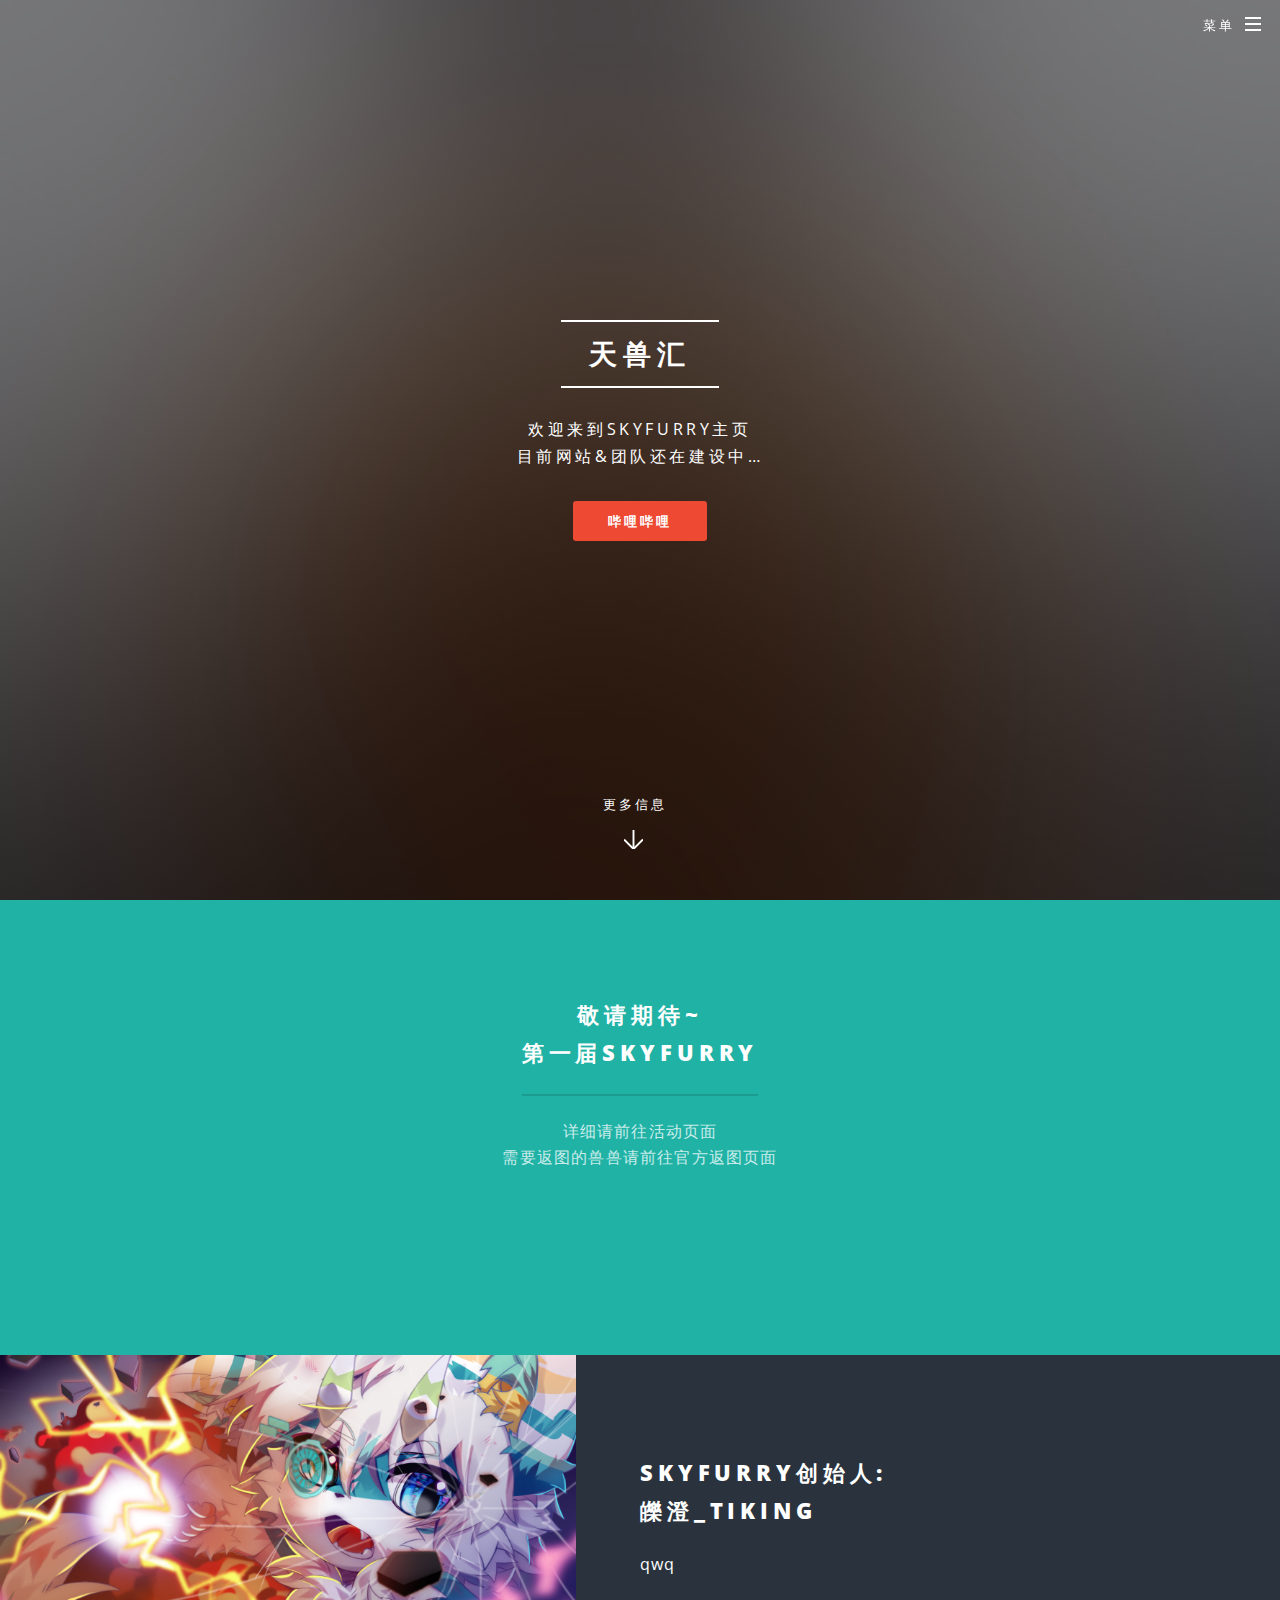
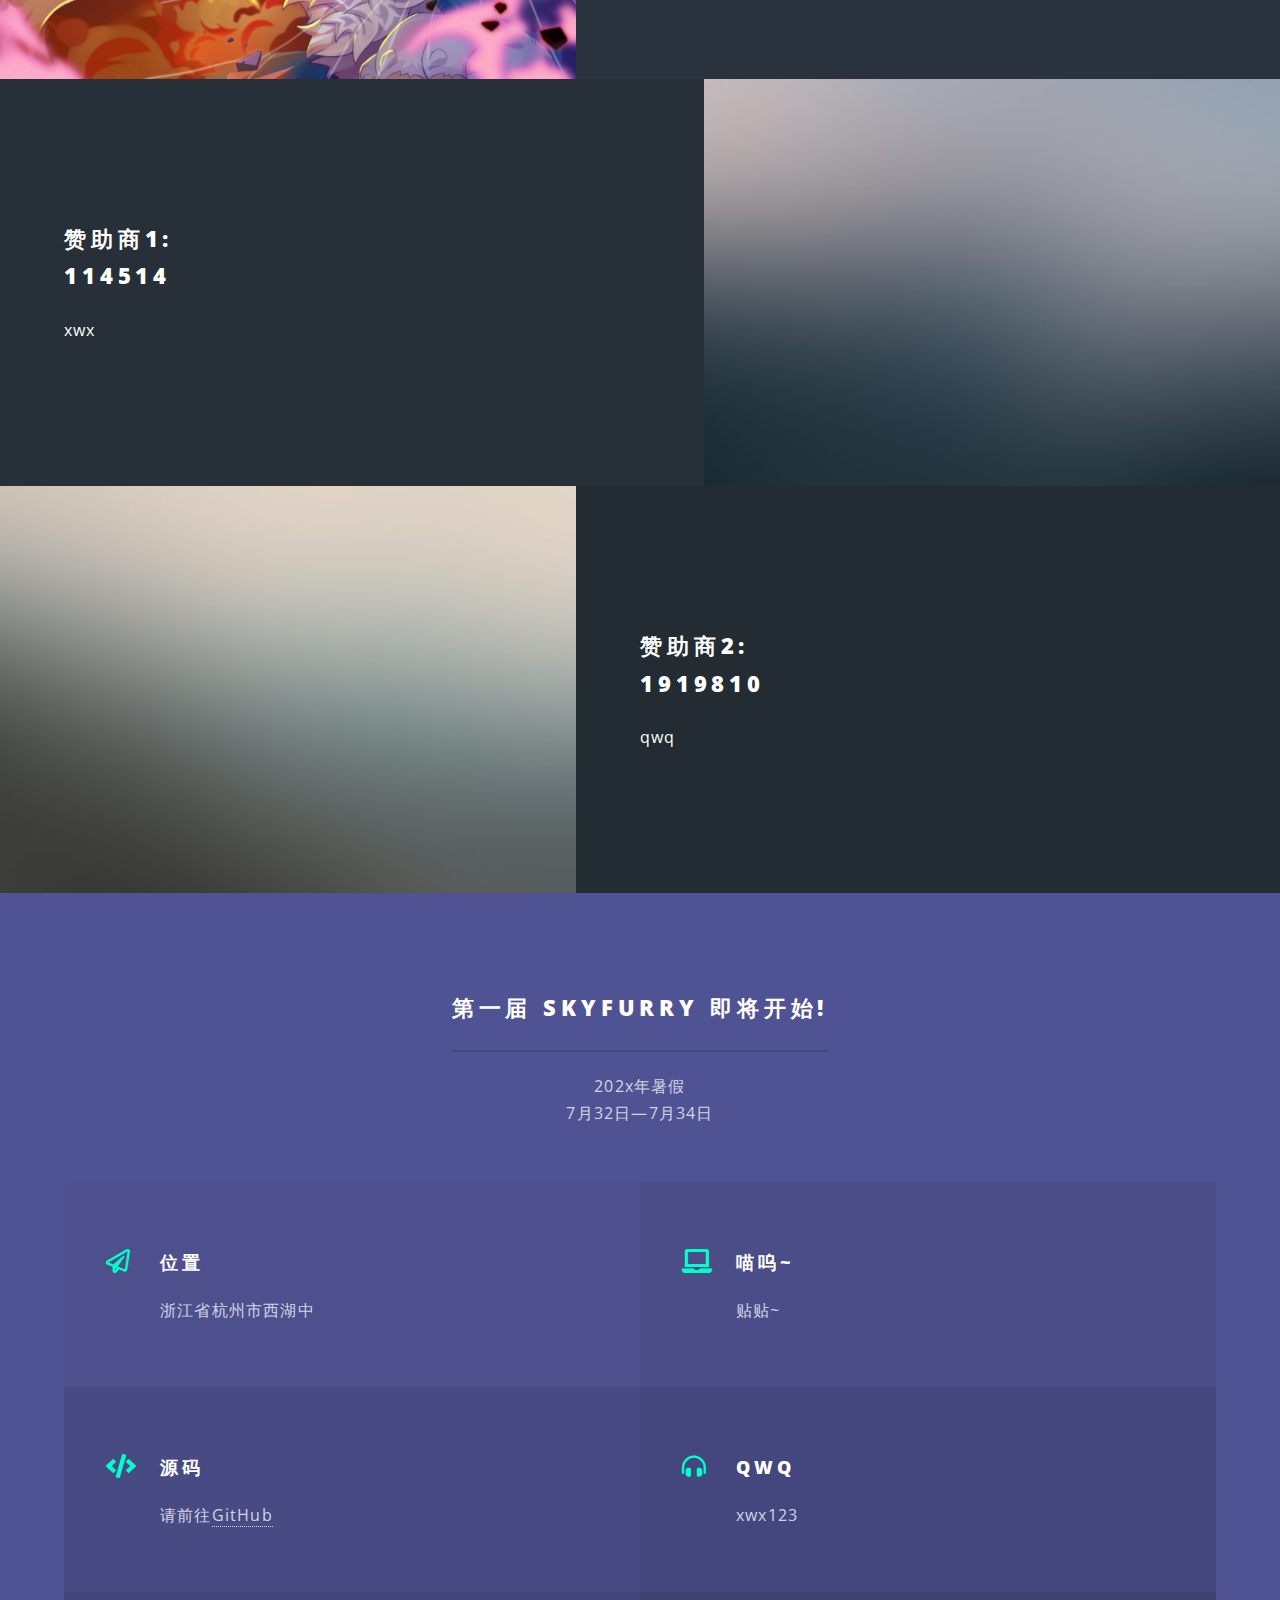
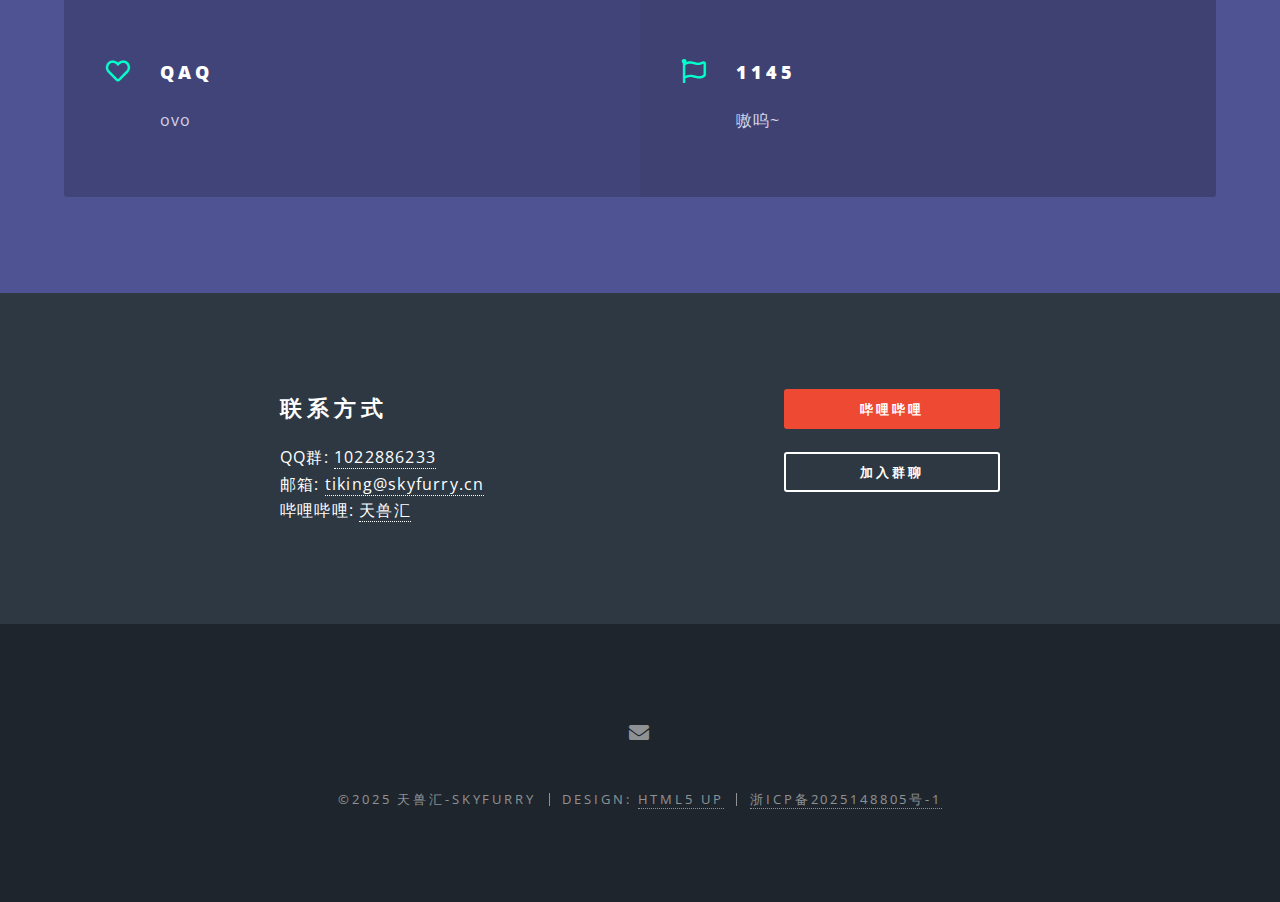
==== commit c9f1df22: "Update" ====
--- a/index.html
+++ b/index.html
@@ -19,7 +19,7 @@
 
 				<!-- Header -->
 					<header id="header" class="alt">
-						<h1><a href="index.html">SkyFurry™</a></h1>
+						<h1><a href="index.html">SkyFurry</a></h1>
 						<nav id="nav">
 							<ul>
 								<li class="special">
@@ -41,7 +41,7 @@
 					<section id="banner">
 						<div class="inner">
 							<h2>天兽汇</h2>
-							<p>欢迎来到SkyFurry™主页<br />
+							<p>欢迎来到SkyFurry主页<br />
 							目前网站&团队还在建设中…<br /></p>
 							<ul class="actions special">
 								<li><a href="https://space.bilibili.com/3546838955198492" class="button primary">哔哩哔哩</a></li>
@@ -55,7 +55,7 @@
 						<div class="inner">
 							<header class="major">
 								<h2>敬请期待~<br />
-									第一届SkyFurry™</h2>
+									第一届SkyFurry</h2>
 								<p>详细请前往活动页面<br />
 								需要返图的兽兽请前往官方返图页面</p>
 							</header>
@@ -68,7 +68,7 @@
 					<section id="two" class="wrapper alt style2">
 						<section class="spotlight">
 							<div class="image"><img src="images/lc_tik.png" alt="" /></div><div class="content">
-								<h2>SkyFurry™创始人&活动主办:<br />
+								<h2>SkyFurry创始人:<br />
 								皪澄_Tiking</h2>
 								<p>qwq</p>
 							</div>
@@ -93,7 +93,7 @@
 					<section id="three" class="wrapper style3 special">
 						<div class="inner">
 							<header class="major">
-								<h2>第一届SkyFurry™ 即将开始!</h2>
+								<h2>第一届 SkyFurry 即将开始!</h2>
 								<p>202x年暑假<br />
 								7月32日—7月34日</p>
 							</header>
@@ -148,7 +148,7 @@
 							<li><a href="mailto:tiking@skyfurry.cn" class="icon solid fa-envelope"><span class="label">Email</span></a></li>
 						</ul>
 						<ul class="copyright">
-							<li>&copy;2025 天兽汇-SkyFurry</li><li>Design: <a href="http://html5up.net">HTML5 UP</a></li>
+							<li>&copy;2025 天兽汇-SkyFurry</li><li>Design: <a href="http://html5up.net">HTML5 UP</a></li><li><a style="text-decoration: none;" href="https://beian.miit.gov.cn/" target="_blank">浙ICP备2025148805号-1</a></li>
 						</ul>
 					</footer>
 
